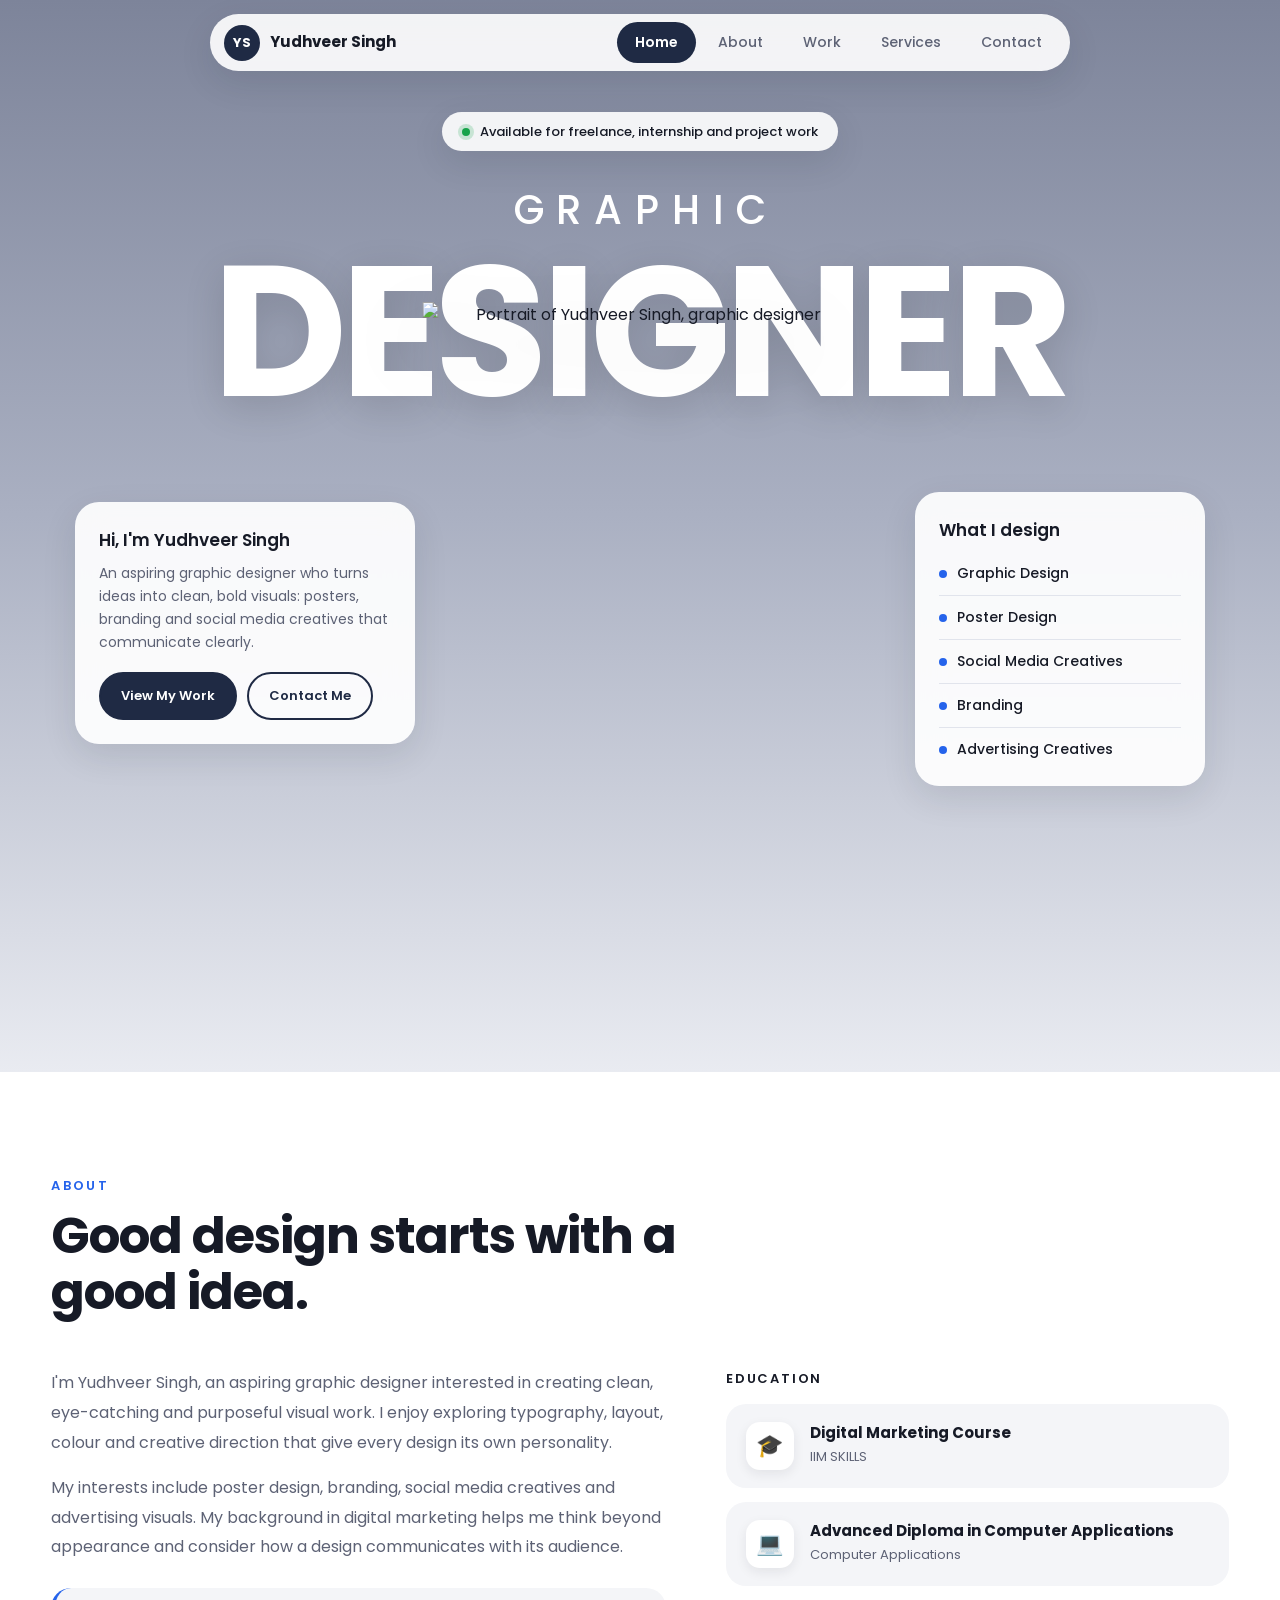
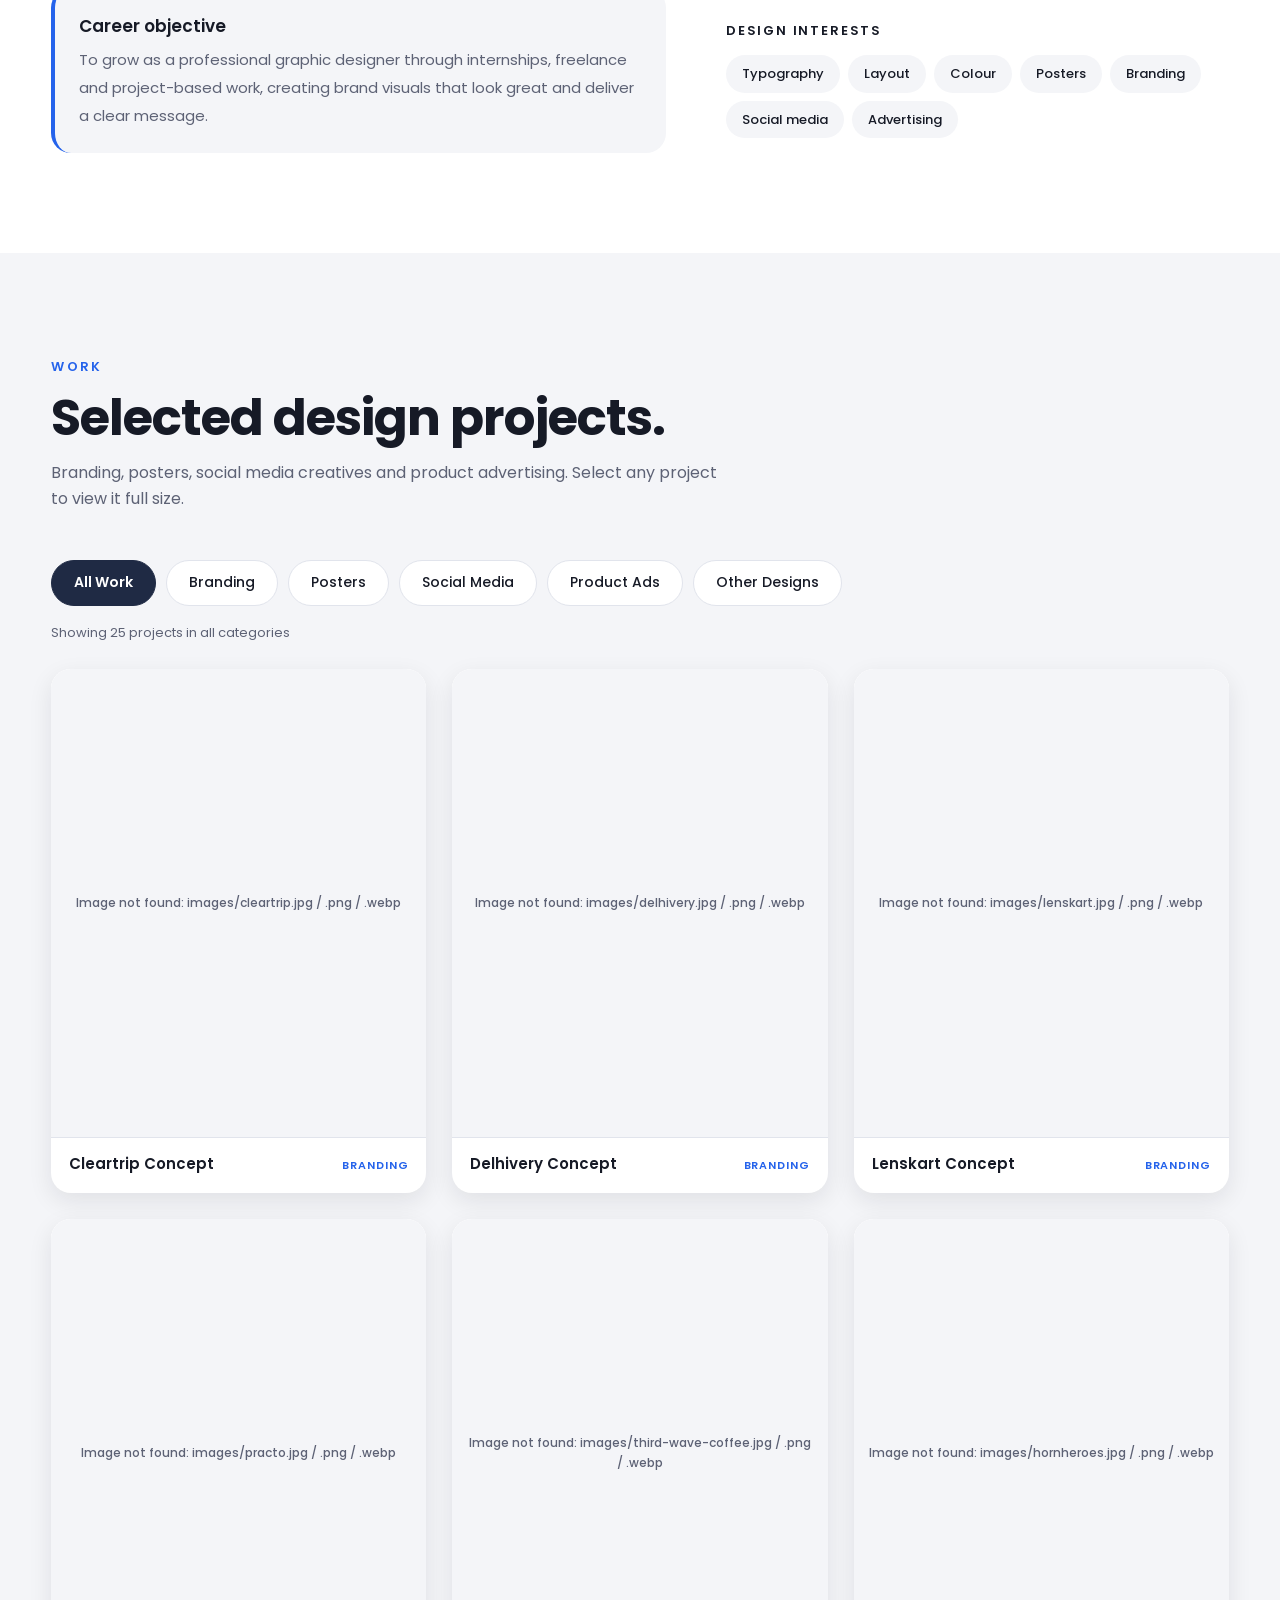
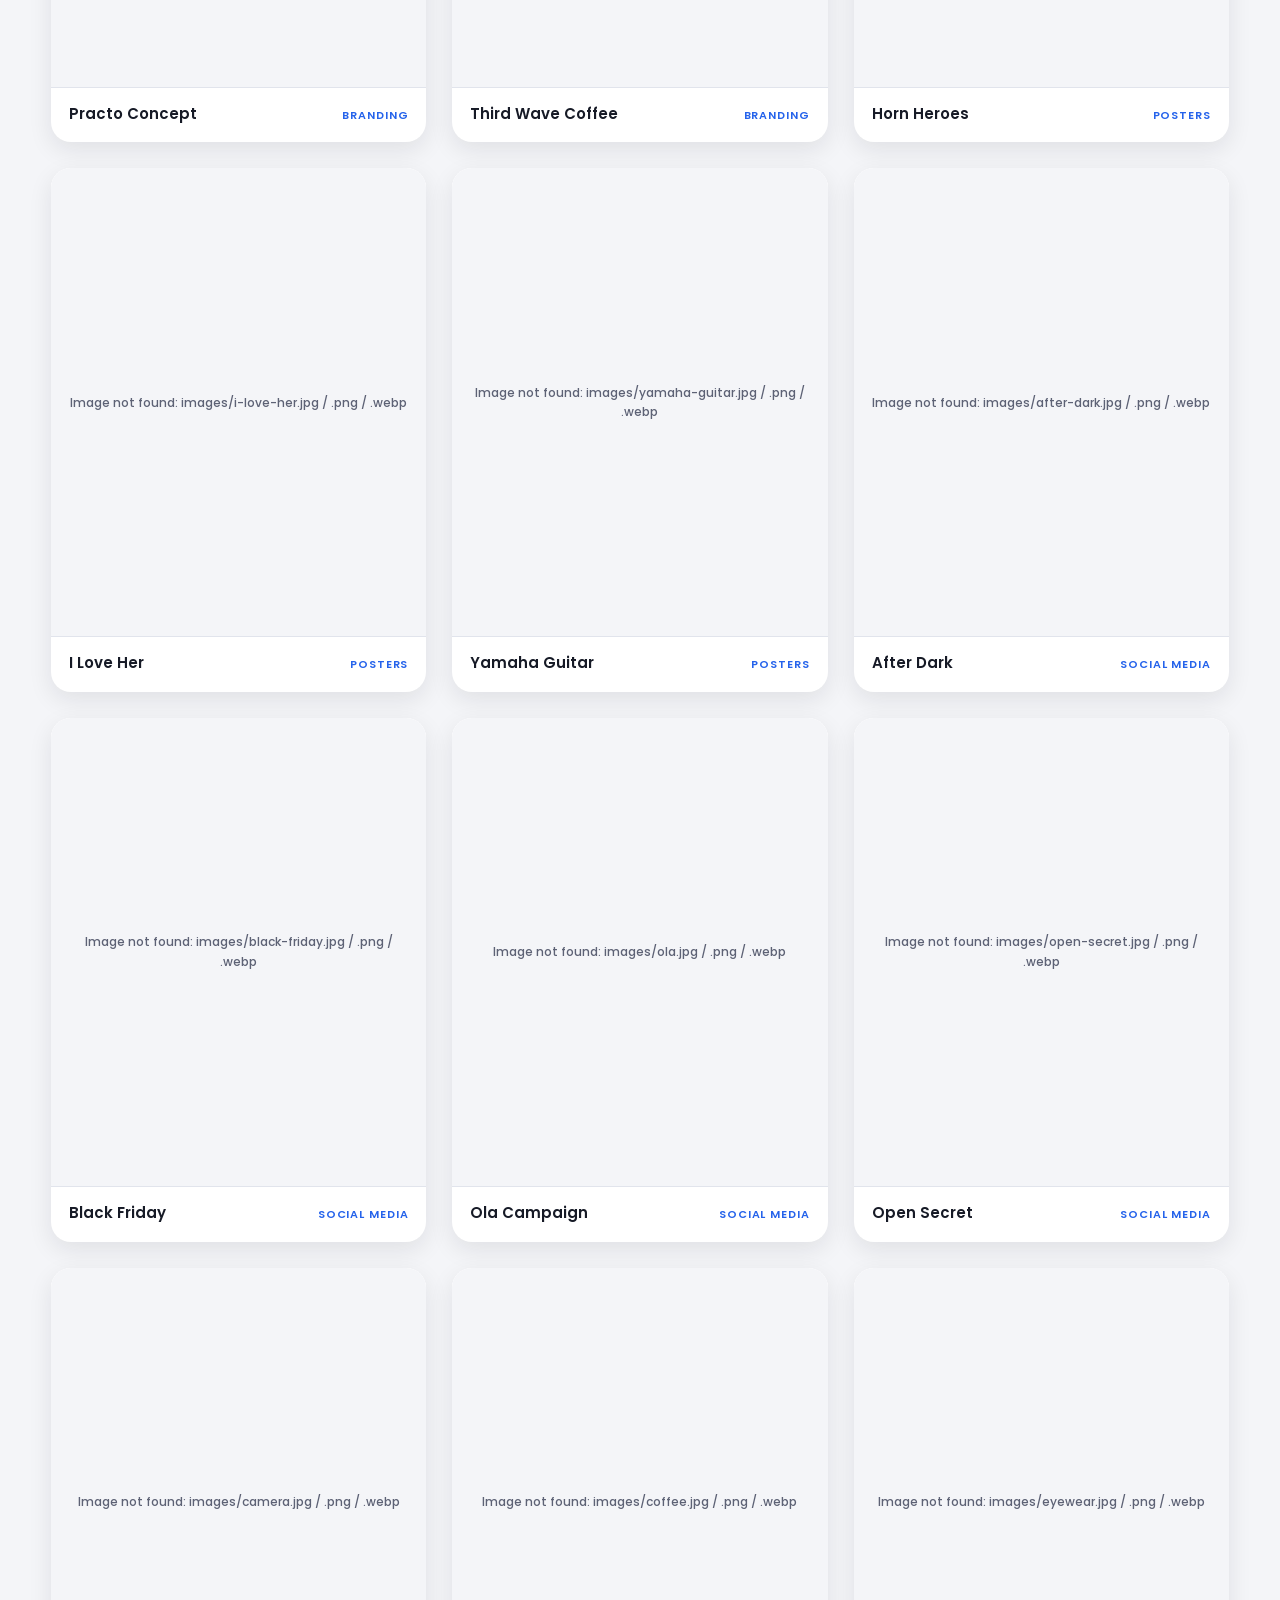
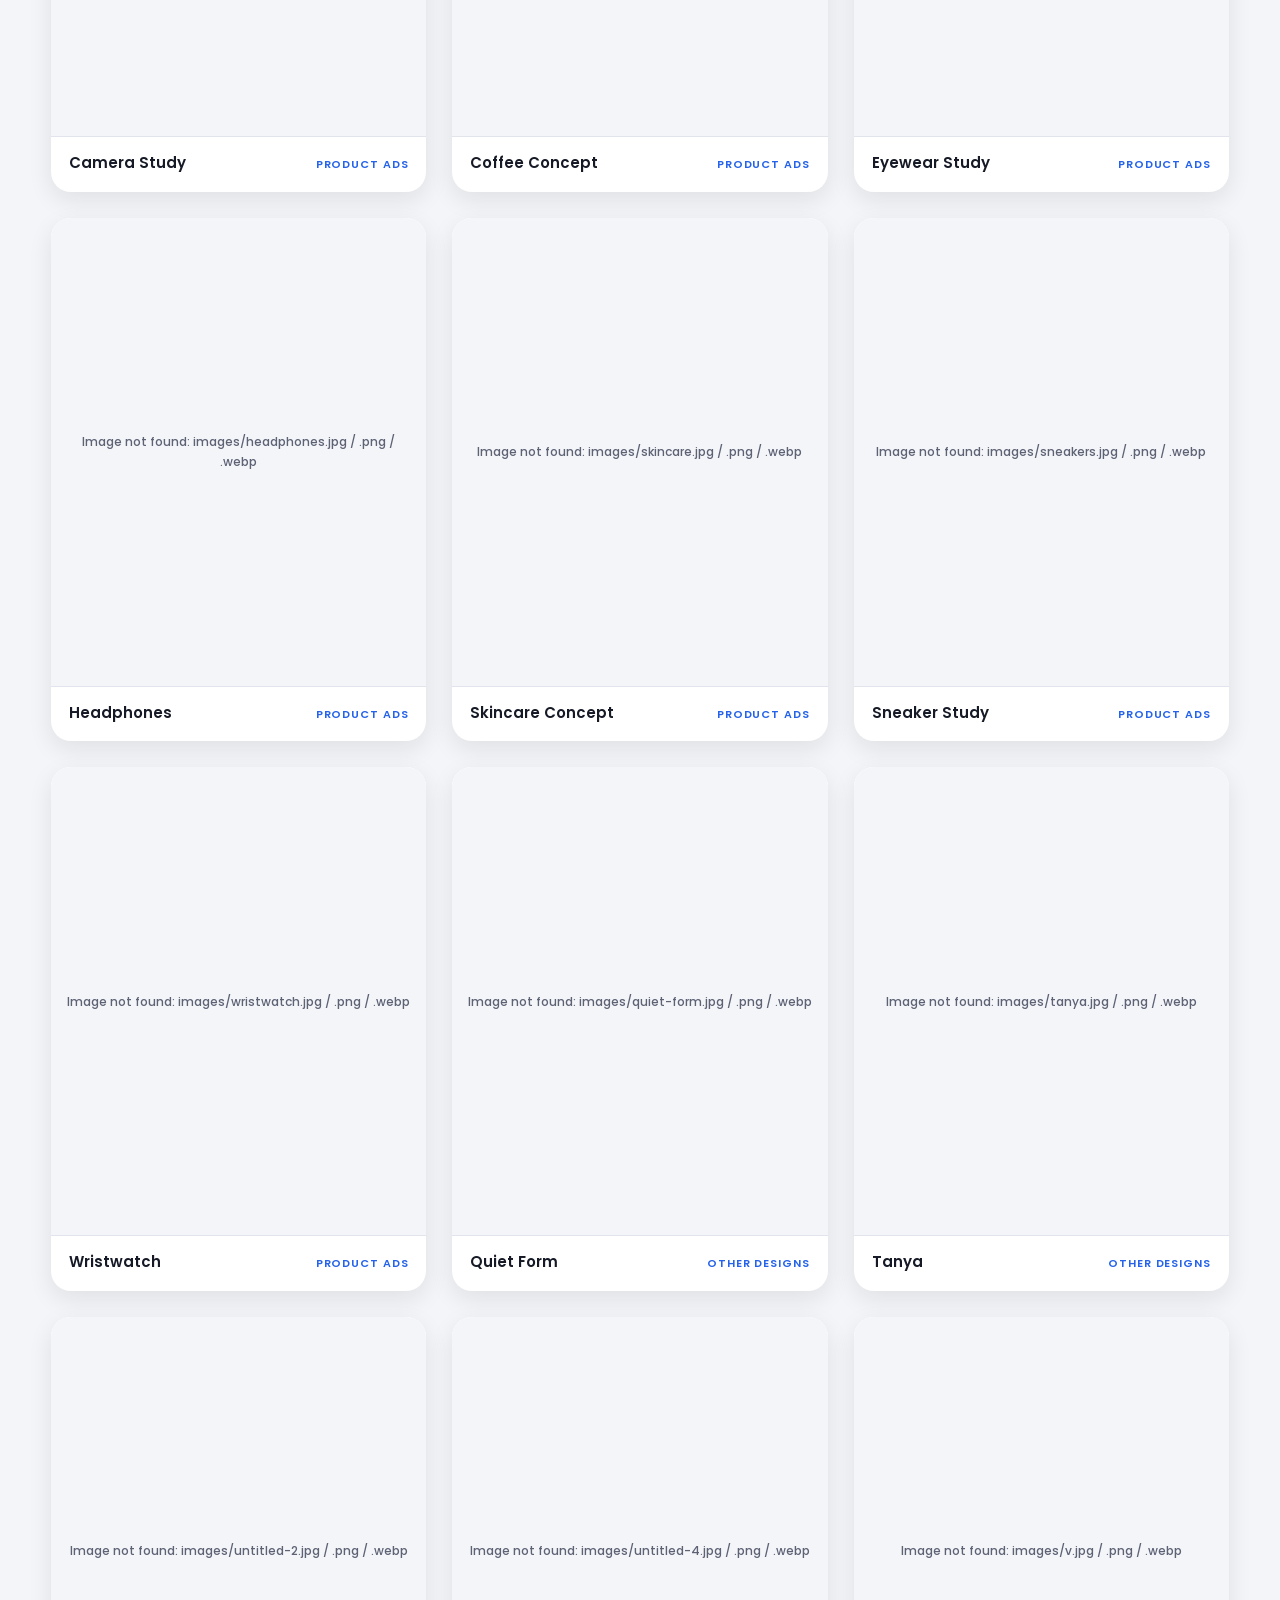
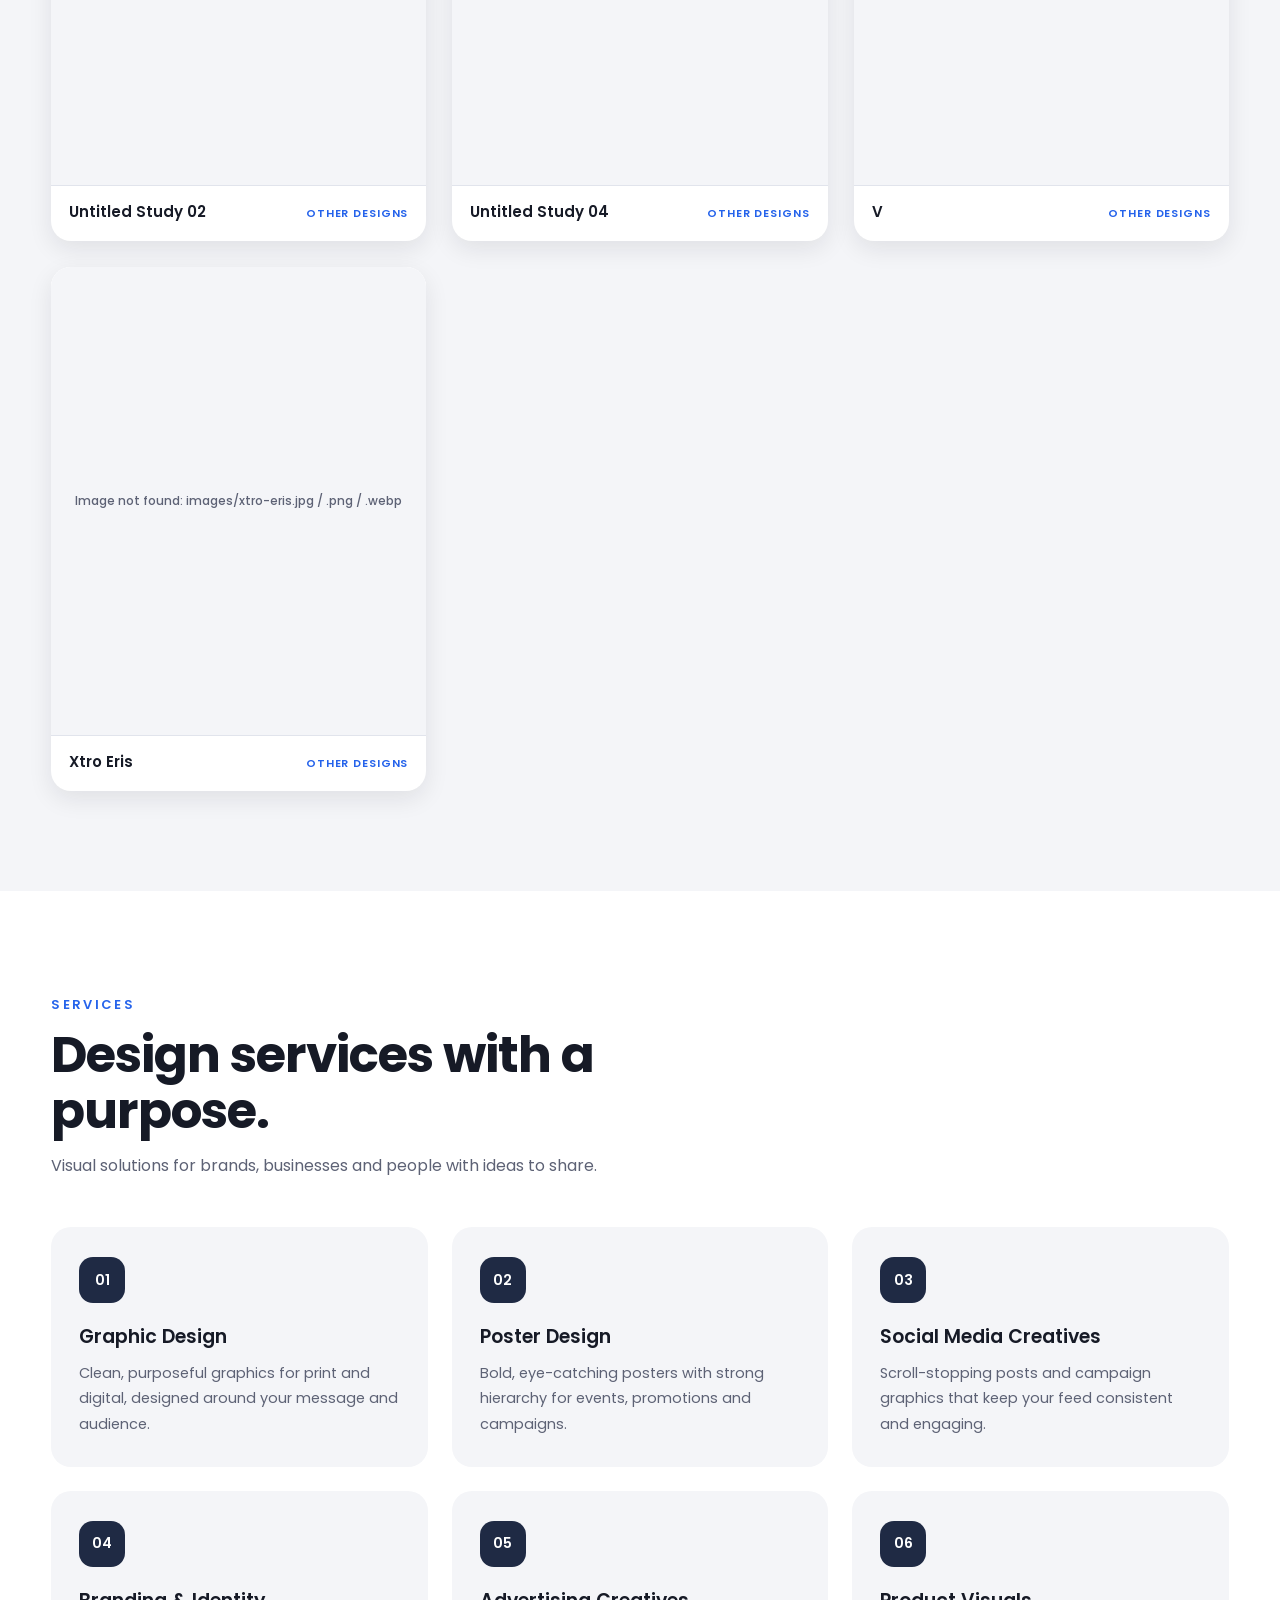
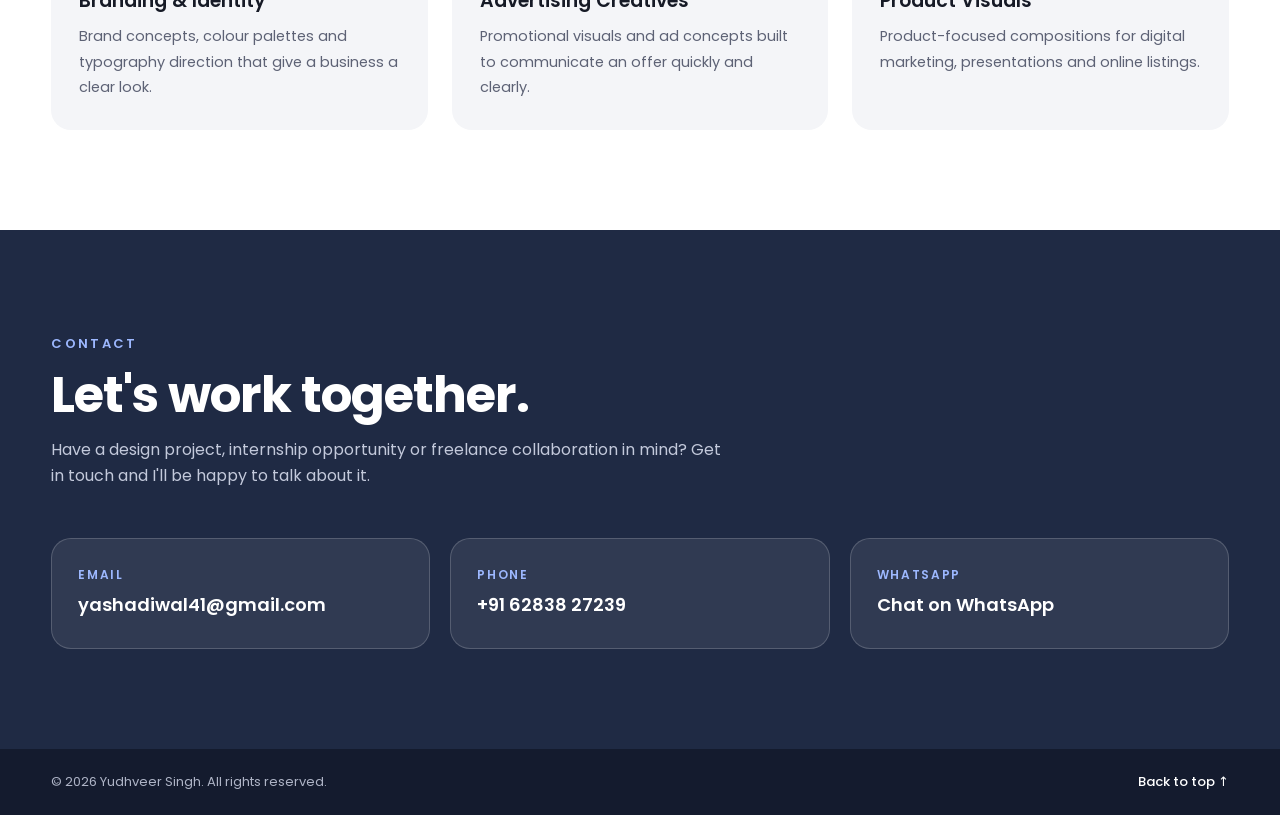
==== index.html @ 1050c5ba "Add files via upload" ====
<!DOCTYPE html>
<html lang="en">
<head>
<meta charset="UTF-8">
<meta name="viewport" content="width=device-width, initial-scale=1">
<title>Yudhveer Singh | Freelance Graphic Designer Portfolio</title>
<meta name="description" content="Portfolio of Yudhveer Singh, a freelance graphic designer creating poster designs, branding, social media creatives and advertising visuals. Open to internships and project work.">
<meta name="author" content="Yudhveer Singh">
<meta name="robots" content="index, follow">
<meta name="theme-color" content="#1f2a44">

<!-- After deployment: replace YOUR-DOMAIN with your real website address, then remove the comment markers. -->
<!-- <link rel="canonical" href="https://YOUR-DOMAIN/"> -->

<!-- Open Graph / social sharing -->
<meta property="og:type" content="website">
<meta property="og:title" content="Yudhveer Singh | Freelance Graphic Designer Portfolio">
<meta property="og:description" content="Poster design, branding and social media creatives by Yudhveer Singh. Open to internships, freelance and project work.">
<meta property="og:locale" content="en_IN">
<!-- After deployment, add a preview image (absolute URL, ideally 1200x630):
<meta property="og:image" content="https://YOUR-DOMAIN/images/social-preview.jpg">
<meta property="og:url" content="https://YOUR-DOMAIN/"> -->
<meta name="twitter:card" content="summary">

<link rel="icon" href="data:image/svg+xml,%3Csvg xmlns='http://www.w3.org/2000/svg' viewBox='0 0 64 64'%3E%3Crect width='64' height='64' rx='16' fill='%231f2a44'/%3E%3Ctext x='32' y='42' font-family='Arial,sans-serif' font-size='28' font-weight='700' text-anchor='middle' fill='%23ffffff'%3EYS%3C/text%3E%3C/svg%3E">

<link rel="preconnect" href="https://fonts.googleapis.com">
<link rel="preconnect" href="https://fonts.gstatic.com" crossorigin>
<link href="https://fonts.googleapis.com/css2?family=Poppins:wght@400;500;600;700&display=swap" rel="stylesheet">
<link rel="preload" as="image" href="images/yash.png">
<style>
/* ==========================================================
   Yudhveer Singh | Graphic Designer Portfolio
   Sections: 1 Base  2 Navigation  3 Home  4 About  5 Work
             6 Services  7 Contact  8 Footer  9 Lightbox
             10 Responsive  11 Accessibility & motion
   ========================================================== */

/* 1. BASE ------------------------------------------------- */
:root{
  --bg:#f4f5f8; --white:#fff; --ink:#161a26; --navy:#1f2a44; --muted:#5d6275;
  --line:#e1e4ec; --blue:#2563eb; --blue-d:#1d4ed8; --radius:20px;
  --shadow:0 12px 34px rgba(22,26,38,.10);
  --font:"Poppins",system-ui,-apple-system,"Segoe UI",Roboto,Arial,sans-serif;
}
*{margin:0;padding:0;box-sizing:border-box}
html{scroll-behavior:smooth;scroll-padding-top:92px;-webkit-text-size-adjust:100%}
body{font-family:var(--font);background:var(--bg);color:var(--ink);line-height:1.65;overflow-x:hidden}
img{display:block;max-width:100%;height:auto}
a{color:inherit;text-decoration:none}
button{font:inherit;color:inherit;border:0;background:none;cursor:pointer}
ul{list-style:none}
.wrap{width:min(1180px,92%);margin:0 auto}
.sr{position:absolute;width:1px;height:1px;overflow:hidden;clip:rect(0 0 0 0);white-space:nowrap}
.skip{position:absolute;left:12px;top:-60px;z-index:999;background:var(--navy);color:#fff;padding:10px 18px;border-radius:10px;font-weight:600}
.skip:focus{top:12px}

.sec{padding:100px 0}
.band{background:var(--white)}
.sh{max-width:680px;margin-bottom:48px}
.eyebrow{display:inline-block;font-size:13px;font-weight:600;letter-spacing:.18em;text-transform:uppercase;color:var(--blue)}
.sh h2{font-size:clamp(30px,4.2vw,50px);font-weight:700;line-height:1.12;letter-spacing:-.02em;margin-top:10px}
.sh p{margin-top:14px;color:var(--muted)}

.btn{display:inline-flex;align-items:center;justify-content:center;min-height:48px;padding:12px 26px;border-radius:100px;font-size:14px;font-weight:600;border:2px solid var(--navy);transition:background .2s,color .2s,transform .2s}
.btn:hover{transform:translateY(-2px)}
.btn-fill{background:var(--navy);color:#fff}
.btn-fill:hover{background:var(--blue-d);border-color:var(--blue-d)}
.btn-line{background:transparent;color:var(--navy)}
.btn-line:hover{background:var(--navy);color:#fff}

/* 2. NAVIGATION -------------------------------------------- */
.nav-wrap{position:fixed;top:14px;left:0;right:0;z-index:200;padding-top:env(safe-area-inset-top,0)}
.nav{width:min(860px,92%);margin:0 auto;display:flex;align-items:center;justify-content:space-between;gap:12px;padding:8px 10px 8px 14px;border-radius:100px;background:rgba(255,255,255,.9);backdrop-filter:blur(14px);-webkit-backdrop-filter:blur(14px);box-shadow:var(--shadow);position:relative}
.brand{display:flex;align-items:center;gap:10px;font-weight:700;font-size:15px;white-space:nowrap}
.mark{width:36px;height:36px;border-radius:50%;background:var(--navy);color:#fff;display:grid;place-items:center;font-size:13px}
.menu{display:flex;align-items:center;gap:4px}
.menu a{display:block;padding:9px 18px;border-radius:100px;font-size:14px;font-weight:500;color:var(--muted);transition:background .25s,color .25s}
.menu a:hover{color:var(--ink);background:var(--bg)}
.menu a.active{background:var(--navy);color:#fff;font-weight:600}
.burger{display:none;width:44px;height:44px;position:relative;border-radius:50%}
.burger span,.burger::before,.burger::after{content:"";position:absolute;left:12px;right:12px;height:2px;background:var(--ink);transition:.25s}
.burger::before{top:15px}.burger span{top:21px}.burger::after{top:27px}
.burger.on::before{top:21px;transform:rotate(45deg)}.burger.on::after{top:21px;transform:rotate(-45deg)}.burger.on span{opacity:0}

/* 3. HOME -------------------------------------------------- */
.hero{background:linear-gradient(180deg,#7d849a 0%,#aab0c2 48%,#e9ebf1 100%);padding-top:92px;overflow:hidden}
.stage{position:relative;min-height:980px;text-align:center}
.avail{display:inline-flex;align-items:center;gap:10px;margin-top:20px;padding:9px 20px;border-radius:100px;background:rgba(255,255,255,.9);font-size:13px;font-weight:500;box-shadow:var(--shadow)}
.dot{width:8px;height:8px;border-radius:50%;background:#16a34a;box-shadow:0 0 0 4px rgba(22,163,74,.2)}
.stage h1{position:relative;z-index:1;font-weight:700}
.kick{display:block;padding-top:26px;margin-right:-.32em;font-size:clamp(20px,3.4vw,40px);font-weight:500;letter-spacing:.32em;color:#fff}
.title{display:block;font-size:clamp(58px,14.5vw,200px);line-height:.95;letter-spacing:-.035em;color:#fff;text-shadow:0 10px 40px rgba(0,0,0,.14)}
.me{position:absolute;left:50%;top:210px;transform:translateX(-50%);width:min(450px,34vw);z-index:2;pointer-events:none}
.me img{width:100%;height:auto;filter:drop-shadow(0 30px 38px rgba(22,26,38,.32))}
.card{position:absolute;z-index:3;text-align:left;border-radius:24px;padding:24px;background:rgba(255,255,255,.92);backdrop-filter:blur(14px);-webkit-backdrop-filter:blur(14px);box-shadow:var(--shadow)}
.card-t{font-size:17px;font-weight:600;margin-bottom:8px}
.intro{left:2%;top:410px;width:min(340px,27vw)}
.intro p:not(.card-t){font-size:14px;color:var(--muted);line-height:1.65}
.cta{display:flex;flex-wrap:wrap;gap:10px;margin-top:18px}
.cta .btn{padding:11px 20px;font-size:13px;min-height:44px}
.skills{right:2%;top:400px;width:min(290px,24vw)}
.skills li{display:flex;align-items:center;gap:10px;padding:10px 0;font-size:14px;font-weight:500;border-bottom:1px solid var(--line)}
.skills li:last-child{border:0;padding-bottom:0}
.skills li::before{content:"";width:8px;height:8px;border-radius:50%;background:var(--blue);flex:none}

/* 4. ABOUT ------------------------------------------------- */
.about-g{display:grid;grid-template-columns:1.1fr .9fr;gap:60px;align-items:start}
.about-g p{color:var(--muted);font-size:16px;line-height:1.85;margin-bottom:16px}
.goal{margin-top:26px;padding:24px;border-radius:var(--radius);background:var(--bg);border-left:4px solid var(--blue)}
.goal h3{font-size:17px;font-weight:600;margin-bottom:6px}
.goal p{margin:0;font-size:15px}
.mini{font-size:13px;font-weight:600;letter-spacing:.14em;text-transform:uppercase;margin:0 0 14px}
.edu{display:grid;gap:14px;margin-bottom:34px}
.edu li{display:flex;gap:16px;align-items:center;padding:18px 20px;border-radius:var(--radius);background:var(--bg)}
.edu-ic{width:48px;height:48px;border-radius:14px;background:var(--white);display:grid;place-items:center;font-size:22px;flex:none;box-shadow:0 4px 12px rgba(22,26,38,.08)}
.edu strong{display:block;font-size:15px;line-height:1.4}
.edu span:not(.edu-ic){font-size:13px;color:var(--muted)}
.chips{display:flex;flex-wrap:wrap;gap:8px}
.chips li{padding:8px 16px;border-radius:100px;background:var(--bg);font-size:13px;font-weight:500}

/* 5. WORK -------------------------------------------------- */
.tabs{display:flex;flex-wrap:wrap;gap:10px;margin-bottom:16px}
.tab{min-height:44px;padding:10px 22px;border-radius:100px;background:var(--white);border:1.5px solid var(--line);font-size:14px;font-weight:500;transition:background .2s,color .2s,border-color .2s}
.tab:hover{border-color:var(--blue);color:var(--blue)}
.tab.on{background:var(--navy);border-color:var(--navy);color:#fff;font-weight:600}
.count{font-size:13px;color:var(--muted);margin-bottom:26px}
.grid{display:grid;grid-template-columns:repeat(3,minmax(0,1fr));gap:26px}
.grid li[hidden]{display:none}
.wt{display:block;width:100%;text-align:left;border-radius:var(--radius);background:var(--white);overflow:hidden;box-shadow:0 8px 24px rgba(22,26,38,.09);transition:transform .3s,box-shadow .3s}
.wt:hover{transform:translateY(-5px);box-shadow:0 20px 44px rgba(22,26,38,.18)}
.im{position:relative;display:block;aspect-ratio:4/5;background:#fff;border-bottom:1px solid var(--line)}
.im img{width:100%;height:100%;object-fit:contain;padding:10px}
.ph{position:absolute;inset:0;display:flex;align-items:center;justify-content:center;padding:14px;text-align:center;font-size:12px;font-weight:500;color:var(--muted);background:var(--bg)}
.cap{display:flex;justify-content:space-between;align-items:baseline;gap:10px;padding:14px 18px 16px}
.cap b{font-size:15px;font-weight:600}
.cap i{font-style:normal;font-size:11px;font-weight:600;letter-spacing:.08em;text-transform:uppercase;color:var(--blue);white-space:nowrap}

/* 6. SERVICES ---------------------------------------------- */
.svc{display:grid;grid-template-columns:repeat(3,minmax(0,1fr));gap:24px}
.svc li{padding:30px 28px;border-radius:var(--radius);background:var(--bg);transition:transform .3s,box-shadow .3s}
.svc li:hover{transform:translateY(-5px);box-shadow:var(--shadow)}
.svc-n{display:grid;place-items:center;width:46px;height:46px;border-radius:14px;background:var(--navy);color:#fff;font-size:14px;font-weight:600;margin-bottom:18px}
.svc h3{font-size:19px;font-weight:600;margin-bottom:8px}
.svc p{font-size:14.5px;color:var(--muted);line-height:1.75}

/* 7. CONTACT ----------------------------------------------- */
.contact{background:var(--navy);color:#fff;padding:100px 0}
.contact .eyebrow{color:#9db8ff}
.contact .sh p{color:#c3c9db}
.cards{display:grid;grid-template-columns:repeat(3,minmax(0,1fr));gap:20px}
.cards a{display:block;height:100%;padding:26px 26px 28px;border-radius:var(--radius);background:rgba(255,255,255,.08);border:1px solid rgba(255,255,255,.18);transition:background .25s,transform .25s}
.cards a:hover{background:rgba(255,255,255,.16);transform:translateY(-4px)}
.c-l{display:block;font-size:12px;font-weight:600;letter-spacing:.14em;text-transform:uppercase;color:#9db8ff;margin-bottom:6px}
.c-v{display:block;font-size:18px;font-weight:600;overflow-wrap:anywhere}

/* 8. FOOTER ------------------------------------------------ */
.foot{background:#141b2e;color:#aeb4c6;padding:22px 0 calc(22px + env(safe-area-inset-bottom,0));font-size:13px}
.foot-in{display:flex;justify-content:space-between;flex-wrap:wrap;gap:10px}
.foot a{color:#fff;font-weight:500}

/* 9. LIGHTBOX ---------------------------------------------- */
.lb{position:fixed;inset:0;z-index:500;display:flex;align-items:center;justify-content:center;padding:20px;background:rgba(12,16,28,.93)}
.lb[hidden]{display:none}
.lb-c{position:relative;width:min(1000px,100%);display:flex;flex-direction:column;align-items:center;gap:12px}
.lb img{max-width:100%;max-height:78vh;max-height:78dvh;object-fit:contain;border-radius:14px;background:#fff}
.lb p{color:#fff;font-size:14px;font-weight:500}
.lb-b{position:absolute;width:46px;height:46px;border-radius:50%;background:rgba(255,255,255,.18);color:#fff;font-size:26px;line-height:1;display:grid;place-items:center;transition:background .2s}
.lb-b:hover{background:rgba(255,255,255,.34)}
#lx{top:-6px;right:-4px;transform:translateY(-100%)}
#lp,#ln{top:40%}#lp{left:-8px}#ln{right:-8px}

/* reveal on scroll (only when JavaScript is available) */
.js .rv{opacity:0;transform:translateY(28px);transition:opacity .7s,transform .7s}
.js .rv.in{opacity:1;transform:none}

/* 10. RESPONSIVE ------------------------------------------- */
@media (max-width:1100px){
  .stage{min-height:0;padding-bottom:44px;display:flex;flex-direction:column;align-items:center;gap:18px}
  .me{position:relative;left:auto;top:auto;transform:none;width:min(340px,76%);margin-top:-64px}
  .card{position:relative;left:auto;right:auto;top:auto;width:min(460px,100%)}
  .about-g{grid-template-columns:1fr;gap:40px}
  .grid,.svc,.cards{grid-template-columns:repeat(2,minmax(0,1fr))}
  .cards li:last-child{grid-column:1/-1}
}
@media (max-width:760px){
  html{scroll-padding-top:84px}
  .nav-wrap{top:10px}
  .burger{display:block}
  .menu{position:absolute;top:calc(100% + 8px);left:0;right:0;flex-direction:column;align-items:stretch;gap:2px;padding:10px;border-radius:24px;background:rgba(255,255,255,.98);box-shadow:var(--shadow);display:none}
  .menu.open{display:flex}
  .menu a{padding:14px 18px;font-size:16px}
  .sec{padding:64px 0}.contact{padding:64px 0}
  .sh{margin-bottom:32px}
  .hero{padding-top:84px}
  .kick{padding-top:18px}
  .tabs{flex-wrap:nowrap;overflow-x:auto;margin:0 -4vw 14px;padding:2px 4vw 8px;scrollbar-width:none}
  .tabs::-webkit-scrollbar{display:none}
  .tab{flex:0 0 auto;white-space:nowrap}
  .grid{gap:16px}
  .svc,.cards{grid-template-columns:1fr}
  .cards li:last-child{grid-column:auto}
  .foot-in{flex-direction:column}
  .lb{padding:14px}#lp{left:0}#ln{right:0}.lb-b{background:rgba(0,0,0,.55)}
}
@media (max-width:540px){
  .grid{grid-template-columns:1fr}
  .cta .btn{flex:1 1 100%}
  .avail{font-size:12px;text-align:left}
}
@media (max-width:400px){
  .brand-t{display:none}
}

/* 11. ACCESSIBILITY & MOTION ------------------------------- */
:focus-visible{outline:3px solid var(--blue);outline-offset:3px}
.contact :focus-visible,.lb :focus-visible{outline-color:#fff}
@media (hover:none){.wt:hover,.svc li:hover,.cards a:hover,.btn:hover{transform:none}}
@media (prefers-reduced-motion:reduce){
  html{scroll-behavior:auto}
  *,*::before,*::after{animation:none!important;transition-duration:.01ms!important}
  .js .rv{opacity:1;transform:none}
}
</style>
<script>document.documentElement.classList.add("js")</script>

<script type="application/ld+json">
{
  "@context": "https://schema.org",
  "@type": "Person",
  "name": "Yudhveer Singh",
  "jobTitle": "Graphic Designer",
  "description": "Freelance graphic designer creating poster designs, branding, social media creatives and advertising visuals.",
  "email": "mailto:yashadiwal41@gmail.com",
  "telephone": "+91-6283827239",
  "knowsAbout": ["Graphic design", "Poster design", "Branding", "Social media design", "Advertising creatives"]
}
</script>
</head>
<body>
<a class="skip" href="#main">Skip to main content</a>

<header class="nav-wrap">
  <nav class="nav" aria-label="Main navigation">
    <a class="brand" href="#home" aria-label="Yudhveer Singh, back to top"><span class="mark">YS</span><span class="brand-t">Yudhveer Singh</span></a>
    <button class="burger" id="burger" type="button" aria-expanded="false" aria-controls="menu" aria-label="Open menu"><span></span></button>
    <ul class="menu" id="menu">
      <li><a href="#home" data-nav="home">Home</a></li>
      <li><a href="#about" data-nav="about">About</a></li>
      <li><a href="#work" data-nav="work">Work</a></li>
      <li><a href="#services" data-nav="services">Services</a></li>
      <li><a href="#contact" data-nav="contact">Contact</a></li>
    </ul>
  </nav>
</header>

<main id="main">

  <!-- HOME -->
  <section class="hero" id="home" aria-labelledby="hero-title">
    <div class="wrap stage">
      <p class="avail"><span class="dot" aria-hidden="true"></span>Available for freelance, internship and project work</p>
      <h1 id="hero-title"><span class="sr">Yudhveer Singh, </span><span class="kick">GRAPHIC</span><span class="title">DESIGNER</span></h1>

      <div class="me"><img src="images/yash.png" alt="Portrait of Yudhveer Singh, graphic designer" width="800" height="1200" fetchpriority="high" decoding="async"></div>

      <div class="card intro">
        <p class="card-t">Hi, I'm Yudhveer Singh</p>
        <p>An aspiring graphic designer who turns ideas into clean, bold visuals: posters, branding and social media creatives that communicate clearly.</p>
        <div class="cta">
          <a class="btn btn-fill" href="#work">View My Work</a>
          <a class="btn btn-line" href="#contact">Contact Me</a>
        </div>
      </div>

      <aside class="card skills" aria-label="Design skills">
        <p class="card-t">What I design</p>
        <ul>
          <li>Graphic Design</li>
          <li>Poster Design</li>
          <li>Social Media Creatives</li>
          <li>Branding</li>
          <li>Advertising Creatives</li>
        </ul>
      </aside>
    </div>
  </section>

  <!-- ABOUT -->
  <section class="sec band" id="about" aria-labelledby="about-title">
    <div class="wrap">
      <header class="sh rv"><span class="eyebrow">About</span><h2 id="about-title">Good design starts with a good idea.</h2></header>
      <div class="about-g">
        <div class="rv">
          <p>I'm Yudhveer Singh, an aspiring graphic designer interested in creating clean, eye-catching and purposeful visual work. I enjoy exploring typography, layout, colour and creative direction that give every design its own personality.</p>
          <p>My interests include poster design, branding, social media creatives and advertising visuals. My background in digital marketing helps me think beyond appearance and consider how a design communicates with its audience.</p>
          <div class="goal">
            <h3>Career objective</h3>
            <p>To grow as a professional graphic designer through internships, freelance and project-based work, creating brand visuals that look great and deliver a clear message.</p>
          </div>
        </div>
        <div class="rv">
          <h3 class="mini">Education</h3>
          <ul class="edu">
            <li><span class="edu-ic" aria-hidden="true">🎓</span><div><strong>Digital Marketing Course</strong><span>IIM SKILLS</span></div></li>
            <li><span class="edu-ic" aria-hidden="true">💻</span><div><strong>Advanced Diploma in Computer Applications</strong><span>Computer Applications</span></div></li>
          </ul>
          <h3 class="mini">Design interests</h3>
          <ul class="chips">
            <li>Typography</li><li>Layout</li><li>Colour</li><li>Posters</li><li>Branding</li><li>Social media</li><li>Advertising</li>
          </ul>
        </div>
      </div>
    </div>
  </section>

  <!-- WORK -->
  <section class="sec" id="work" aria-labelledby="work-title">
    <div class="wrap">
      <header class="sh rv"><span class="eyebrow">Work</span><h2 id="work-title">Selected design projects.</h2><p>Branding, posters, social media creatives and product advertising. Select any project to view it full size.</p></header>
      <div class="tabs" role="group" aria-label="Filter projects by category">
        <button class="tab on" type="button" data-f="all" aria-pressed="true">All Work</button>
        <button class="tab" type="button" data-f="branding" aria-pressed="false">Branding</button>
        <button class="tab" type="button" data-f="poster" aria-pressed="false">Posters</button>
        <button class="tab" type="button" data-f="social" aria-pressed="false">Social Media</button>
        <button class="tab" type="button" data-f="product" aria-pressed="false">Product Ads</button>
        <button class="tab" type="button" data-f="other" aria-pressed="false">Other Designs</button>
      </div>
      <p class="count" id="count" aria-live="polite"></p>
      <ul class="grid" id="grid"></ul>
    </div>
  </section>

  <!-- SERVICES -->
  <section class="sec band" id="services" aria-labelledby="services-title">
    <div class="wrap">
      <header class="sh rv"><span class="eyebrow">Services</span><h2 id="services-title">Design services with a purpose.</h2><p>Visual solutions for brands, businesses and people with ideas to share.</p></header>
      <ul class="svc">
        <li class="rv"><span class="svc-n">01</span><h3>Graphic Design</h3><p>Clean, purposeful graphics for print and digital, designed around your message and audience.</p></li>
        <li class="rv"><span class="svc-n">02</span><h3>Poster Design</h3><p>Bold, eye-catching posters with strong hierarchy for events, promotions and campaigns.</p></li>
        <li class="rv"><span class="svc-n">03</span><h3>Social Media Creatives</h3><p>Scroll-stopping posts and campaign graphics that keep your feed consistent and engaging.</p></li>
        <li class="rv"><span class="svc-n">04</span><h3>Branding &amp; Identity</h3><p>Brand concepts, colour palettes and typography direction that give a business a clear look.</p></li>
        <li class="rv"><span class="svc-n">05</span><h3>Advertising Creatives</h3><p>Promotional visuals and ad concepts built to communicate an offer quickly and clearly.</p></li>
        <li class="rv"><span class="svc-n">06</span><h3>Product Visuals</h3><p>Product-focused compositions for digital marketing, presentations and online listings.</p></li>
      </ul>
    </div>
  </section>

  <!-- CONTACT -->
  <section class="contact" id="contact" aria-labelledby="contact-title">
    <div class="wrap">
      <header class="sh rv"><span class="eyebrow">Contact</span><h2 id="contact-title">Let's work together.</h2><p>Have a design project, internship opportunity or freelance collaboration in mind? Get in touch and I'll be happy to talk about it.</p></header>
      <ul class="cards rv">
        <li><a href="mailto:yashadiwal41@gmail.com"><span class="c-l">Email</span><span class="c-v">yashadiwal41@gmail.com</span></a></li>
        <li><a href="tel:+916283827239"><span class="c-l">Phone</span><span class="c-v">+91 62838 27239</span></a></li>
        <li><a href="https://wa.me/916283827239" target="_blank" rel="noopener noreferrer"><span class="c-l">WhatsApp</span><span class="c-v">Chat on WhatsApp</span></a></li>
      </ul>
    </div>
  </section>

</main>

<footer class="foot">
  <div class="wrap foot-in"><p>© <span id="year">2026</span> Yudhveer Singh. All rights reserved.</p><a href="#home">Back to top ↑</a></div>
</footer>

<div class="lb" id="lb" role="dialog" aria-modal="true" aria-label="Project preview" hidden>
  <div class="lb-c">
    <button class="lb-b" id="lx" type="button" aria-label="Close preview">×</button>
    <button class="lb-b" id="lp" type="button" aria-label="Previous project">‹</button>
    <button class="lb-b" id="ln" type="button" aria-label="Next project">›</button>
    <img id="li" src="" alt="">
    <p id="lc"></p>
  </div>
</div>

<script>
/* Yudhveer Singh | Graphic Designer Portfolio
   1 Project list  2 Work grid  3 Filters  4 Lightbox
   5 Mobile menu  6 Active nav highlight  7 Reveal on scroll  */
(function () {
  "use strict";

  var $ = function (s, r) { return (r || document).querySelector(s); };
  var $$ = function (s, r) { return Array.prototype.slice.call((r || document).querySelectorAll(s)); };

  /* 1. PROJECTS --------------------------------------------------
     Format: [image name, title, category]
     Put the image in the "images" folder. The name can be written
     without an extension (jpg, jpeg, png, webp, avif are checked),
     or with one, e.g. "cleartrip.png", to load it directly. */
  var CATEGORIES = {
    branding: "Branding",
    poster: "Posters",
    social: "Social Media",
    product: "Product Ads",
    other: "Other Designs"
  };

  var PROJECTS = [
    ["cleartrip", "Cleartrip Concept", "branding"],
    ["delhivery", "Delhivery Concept", "branding"],
    ["lenskart", "Lenskart Concept", "branding"],
    ["practo", "Practo Concept", "branding"],
    ["third-wave-coffee", "Third Wave Coffee", "branding"],
    ["hornheroes", "Horn Heroes", "poster"],
    ["i-love-her", "I Love Her", "poster"],
    ["yamaha-guitar", "Yamaha Guitar", "poster"],
    ["after-dark", "After Dark", "social"],
    ["black-friday", "Black Friday", "social"],
    ["ola", "Ola Campaign", "social"],
    ["open-secret", "Open Secret", "social"],
    ["camera", "Camera Study", "product"],
    ["coffee", "Coffee Concept", "product"],
    ["eyewear", "Eyewear Study", "product"],
    ["headphones", "Headphones", "product"],
    ["skincare", "Skincare Concept", "product"],
    ["sneakers", "Sneaker Study", "product"],
    ["wristwatch", "Wristwatch", "product"],
    ["quiet-form", "Quiet Form", "other"],
    ["tanya", "Tanya", "other"],
    ["untitled-2", "Untitled Study 02", "other"],
    ["untitled-4", "Untitled Study 04", "other"],
    ["v", "V", "other"],
    ["xtro-eris", "Xtro Eris", "other"]
  ];

  var EXTENSIONS = ["jpg", "jpeg", "png", "webp", "avif"];

  /* 2. WORK GRID ------------------------------------------------- */
  var grid = $("#grid");
  var countEl = $("#count");
  var items = [];

  function loadImage(img, holder, name) {
    var tries = name.indexOf(".") > -1 ? [name] : EXTENSIONS.map(function (e) { return name + "." + e; });
    var i = 0;
    function next() {
      if (i >= tries.length) {
        img.remove();
        var ph = document.createElement("span");
        ph.className = "ph";
        ph.textContent = "Image not found: images/" + name + ".jpg / .png / .webp";
        holder.appendChild(ph);
        holder.parentNode.setAttribute("data-missing", "true");
        if (window.console) { console.warn("Portfolio: no image found for 'images/" + name + "'"); }
        return;
      }
      img.src = "images/" + tries[i++];
    }
    img.addEventListener("error", next);
    next();
  }

  PROJECTS.forEach(function (p) {
    var li = document.createElement("li");
    li.setAttribute("data-cat", p[2]);

    var btn = document.createElement("button");
    btn.type = "button";
    btn.className = "wt";
    btn.setAttribute("aria-label", "View " + p[1] + " (" + CATEGORIES[p[2]] + ")");

    var holder = document.createElement("span");
    holder.className = "im";
    var img = document.createElement("img");
    img.alt = p[1] + " " + CATEGORIES[p[2]].toLowerCase() + " design by Yudhveer Singh";
    img.loading = "lazy";
    img.decoding = "async";
    holder.appendChild(img);

    var cap = document.createElement("span");
    cap.className = "cap";
    cap.innerHTML = "<b></b><i></i>";
    cap.firstChild.textContent = p[1];
    cap.lastChild.textContent = CATEGORIES[p[2]];

    btn.appendChild(holder);
    btn.appendChild(cap);
    li.appendChild(btn);
    grid.appendChild(li);
    items.push({ li: li, btn: btn, img: img, title: p[1] });

    loadImage(img, holder, p[0]);
    btn.addEventListener("click", function () { openLightbox(btn); });
  });

  /* 3. FILTERS --------------------------------------------------- */
  var tabs = $$(".tab");

  function setFilter(cat) {
    var shown = 0;
    tabs.forEach(function (t) {
      var on = t.getAttribute("data-f") === cat;
      t.classList.toggle("on", on);
      t.setAttribute("aria-pressed", on ? "true" : "false");
    });
    items.forEach(function (it) {
      var ok = cat === "all" || it.li.getAttribute("data-cat") === cat;
      it.li.hidden = !ok;
      if (ok) { shown++; }
    });
    var label = cat === "all" ? "all categories" : CATEGORIES[cat];
    countEl.textContent = "Showing " + shown + " " + (shown === 1 ? "project" : "projects") + " in " + label;
  }
  tabs.forEach(function (t) {
    t.addEventListener("click", function () { setFilter(t.getAttribute("data-f")); });
  });
  setFilter("all");

  /* 4. LIGHTBOX -------------------------------------------------- */
  var lb = $("#lb"), lbImg = $("#li"), lbCap = $("#lc");
  var lbClose = $("#lx"), lbPrev = $("#lp"), lbNext = $("#ln");
  var list = [], pos = 0, opener = null;

  function show() {
    var it = list[pos];
    lbImg.src = it.img.src;
    lbImg.alt = it.img.alt;
    lbCap.textContent = it.title + "  ·  " + (pos + 1) + " / " + list.length;
  }
  function openLightbox(btn) {
    list = items.filter(function (it) {
      return !it.li.hidden && !it.btn.hasAttribute("data-missing") && it.img.parentNode;
    });
    pos = -1;
    list.forEach(function (it, i) { if (it.btn === btn) { pos = i; } });
    if (pos < 0) { return; }
    opener = btn;
    show();
    lb.hidden = false;
    document.body.style.overflow = "hidden";
    lbClose.focus();
  }
  function closeLightbox() {
    lb.hidden = true;
    lbImg.removeAttribute("src");
    document.body.style.overflow = "";
    if (opener) { opener.focus(); }
  }
  function step(d) { pos = (pos + d + list.length) % list.length; show(); }

  lbClose.addEventListener("click", closeLightbox);
  lbPrev.addEventListener("click", function () { step(-1); });
  lbNext.addEventListener("click", function () { step(1); });
  lb.addEventListener("click", function (e) { if (e.target === lb) { closeLightbox(); } });

  var touchX = 0;
  lb.addEventListener("touchstart", function (e) { touchX = e.touches[0].clientX; }, { passive: true });
  lb.addEventListener("touchend", function (e) {
    var d = e.changedTouches[0].clientX - touchX;
    if (Math.abs(d) > 50) { step(d < 0 ? 1 : -1); }
  });

  /* 5. MOBILE MENU ----------------------------------------------- */
  var burger = $("#burger"), menu = $("#menu");
  function setMenu(open) {
    menu.classList.toggle("open", open);
    burger.classList.toggle("on", open);
    burger.setAttribute("aria-expanded", open ? "true" : "false");
    burger.setAttribute("aria-label", open ? "Close menu" : "Open menu");
  }
  burger.addEventListener("click", function () { setMenu(!menu.classList.contains("open")); });
  $$("a", menu).forEach(function (a) { a.addEventListener("click", function () { setMenu(false); }); });
  window.addEventListener("resize", function () { if (window.innerWidth > 760) { setMenu(false); } });

  document.addEventListener("keydown", function (e) {
    if (!lb.hidden) {
      if (e.key === "Escape") { closeLightbox(); }
      else if (e.key === "ArrowLeft") { step(-1); }
      else if (e.key === "ArrowRight") { step(1); }
      else if (e.key === "Tab") {
        var f = [lbClose, lbPrev, lbNext], i = f.indexOf(document.activeElement);
        e.preventDefault();
        f[(i + (e.shiftKey ? -1 : 1) + f.length) % f.length].focus();
      }
    } else if (e.key === "Escape" && menu.classList.contains("open")) {
      setMenu(false); burger.focus();
    }
  });

  /* 6. ACTIVE NAV HIGHLIGHT -------------------------------------- */
  var navLinks = $$("[data-nav]");
  var ids = ["home", "about", "work", "services", "contact"];

  function updateActive() {
    var line = window.innerHeight * 0.35, current = "home";
    ids.forEach(function (id) {
      var el = document.getElementById(id);
      if (el && el.getBoundingClientRect().top <= line) { current = id; }
    });
    if (window.innerHeight + window.scrollY >= document.documentElement.scrollHeight - 4) { current = "contact"; }
    navLinks.forEach(function (a) {
      var on = a.getAttribute("data-nav") === current;
      a.classList.toggle("active", on);
      if (on) { a.setAttribute("aria-current", "page"); } else { a.removeAttribute("aria-current"); }
    });
  }
  window.addEventListener("scroll", updateActive, { passive: true });
  window.addEventListener("resize", updateActive);
  updateActive();

  /* 7. REVEAL ON SCROLL ------------------------------------------ */
  var rv = $$(".rv");
  if ("IntersectionObserver" in window) {
    var io = new IntersectionObserver(function (entries) {
      entries.forEach(function (e) {
        if (e.isIntersecting) { e.target.classList.add("in"); io.unobserve(e.target); }
      });
    }, { threshold: 0, rootMargin: "0px 0px -4% 0px" });
    rv.forEach(function (el) { io.observe(el); });
  } else {
    rv.forEach(function (el) { el.classList.add("in"); });
  }

  var yearEl = $("#year");
  if (yearEl) { yearEl.textContent = new Date().getFullYear(); }
})();
</script>
</body>
</html>
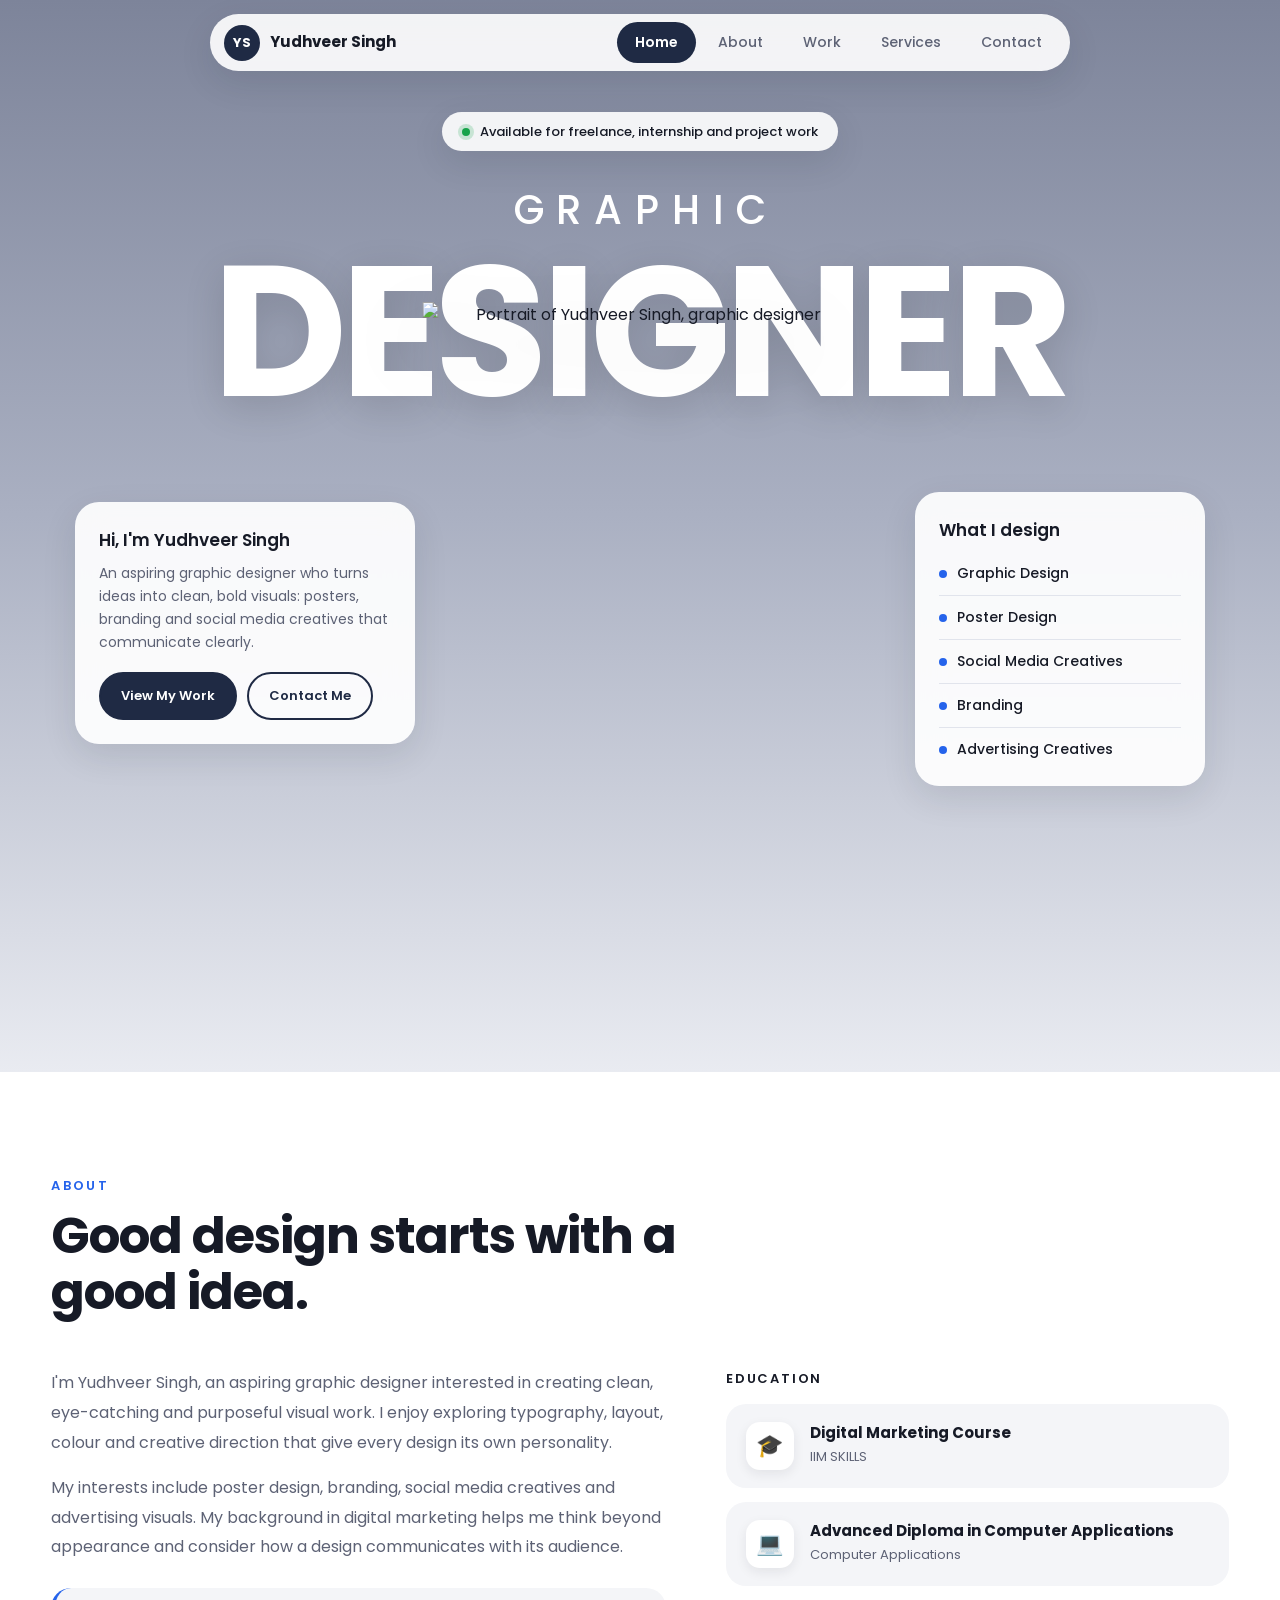
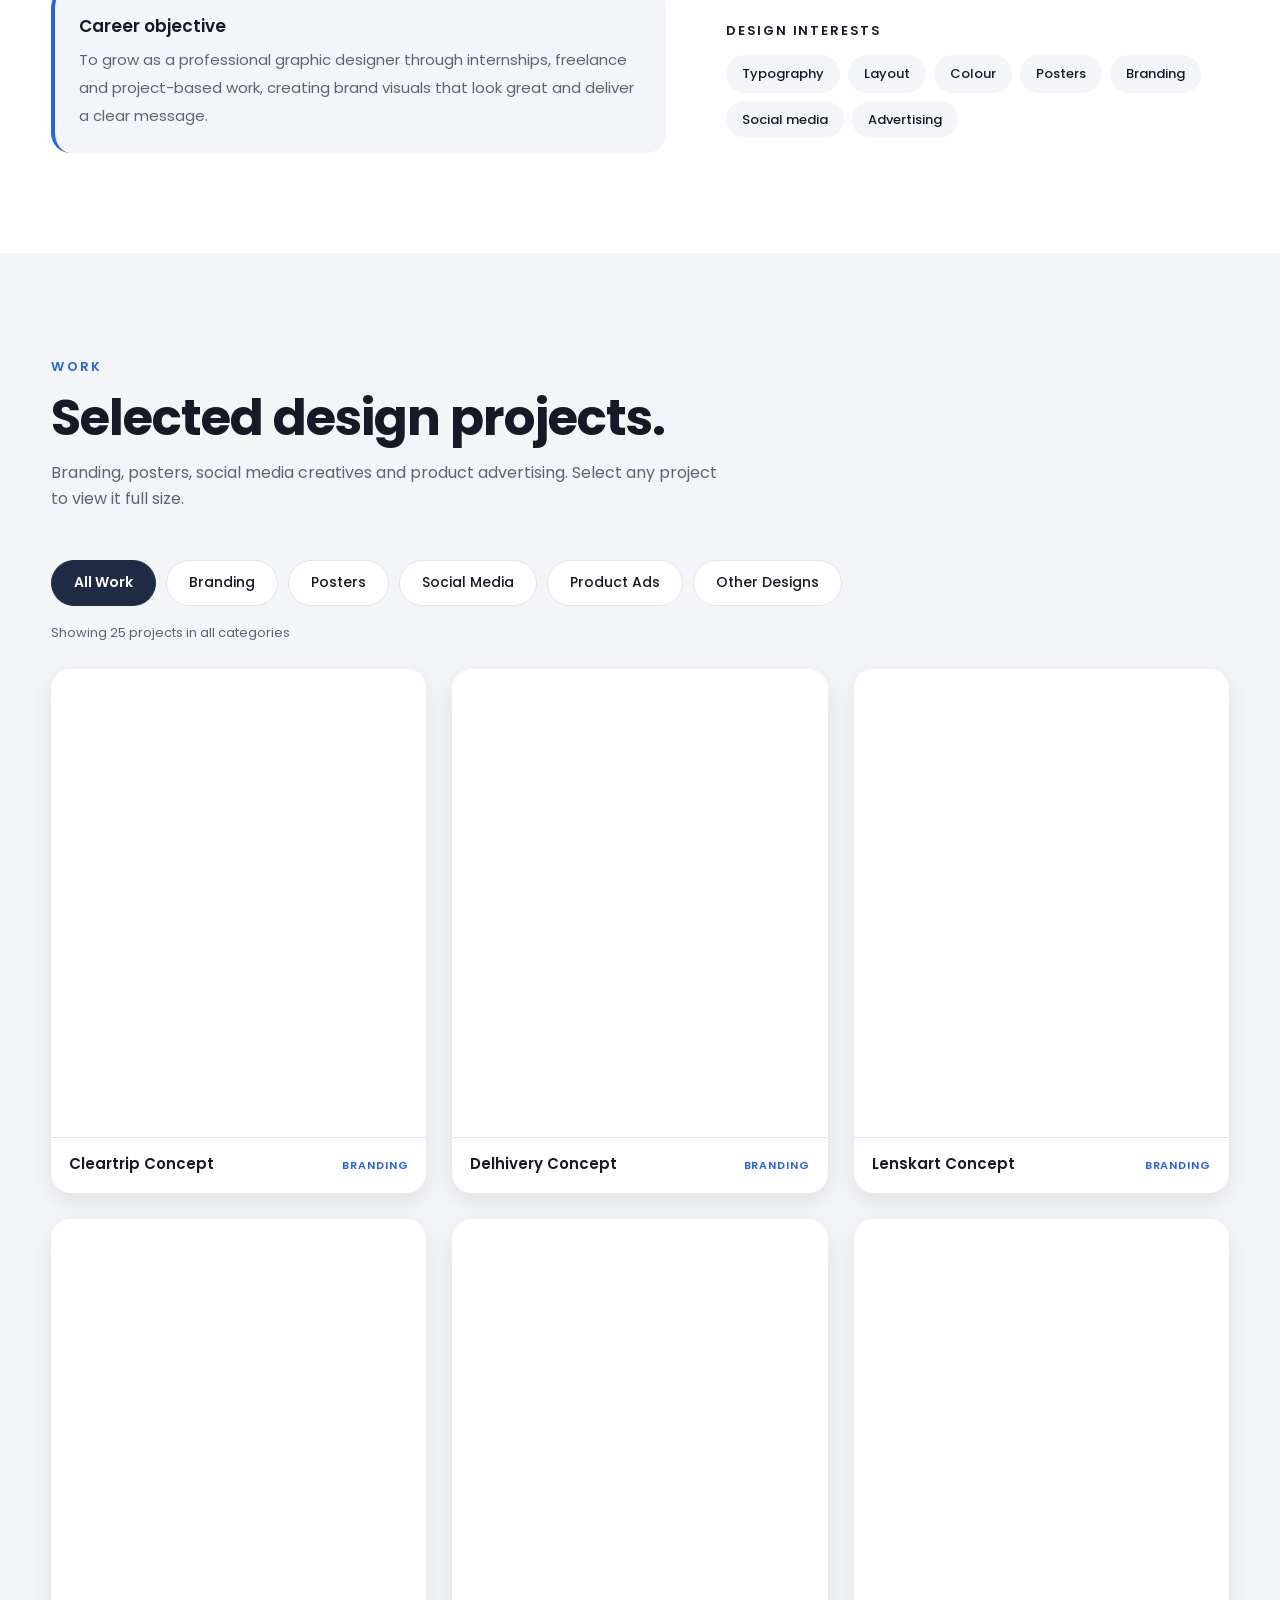
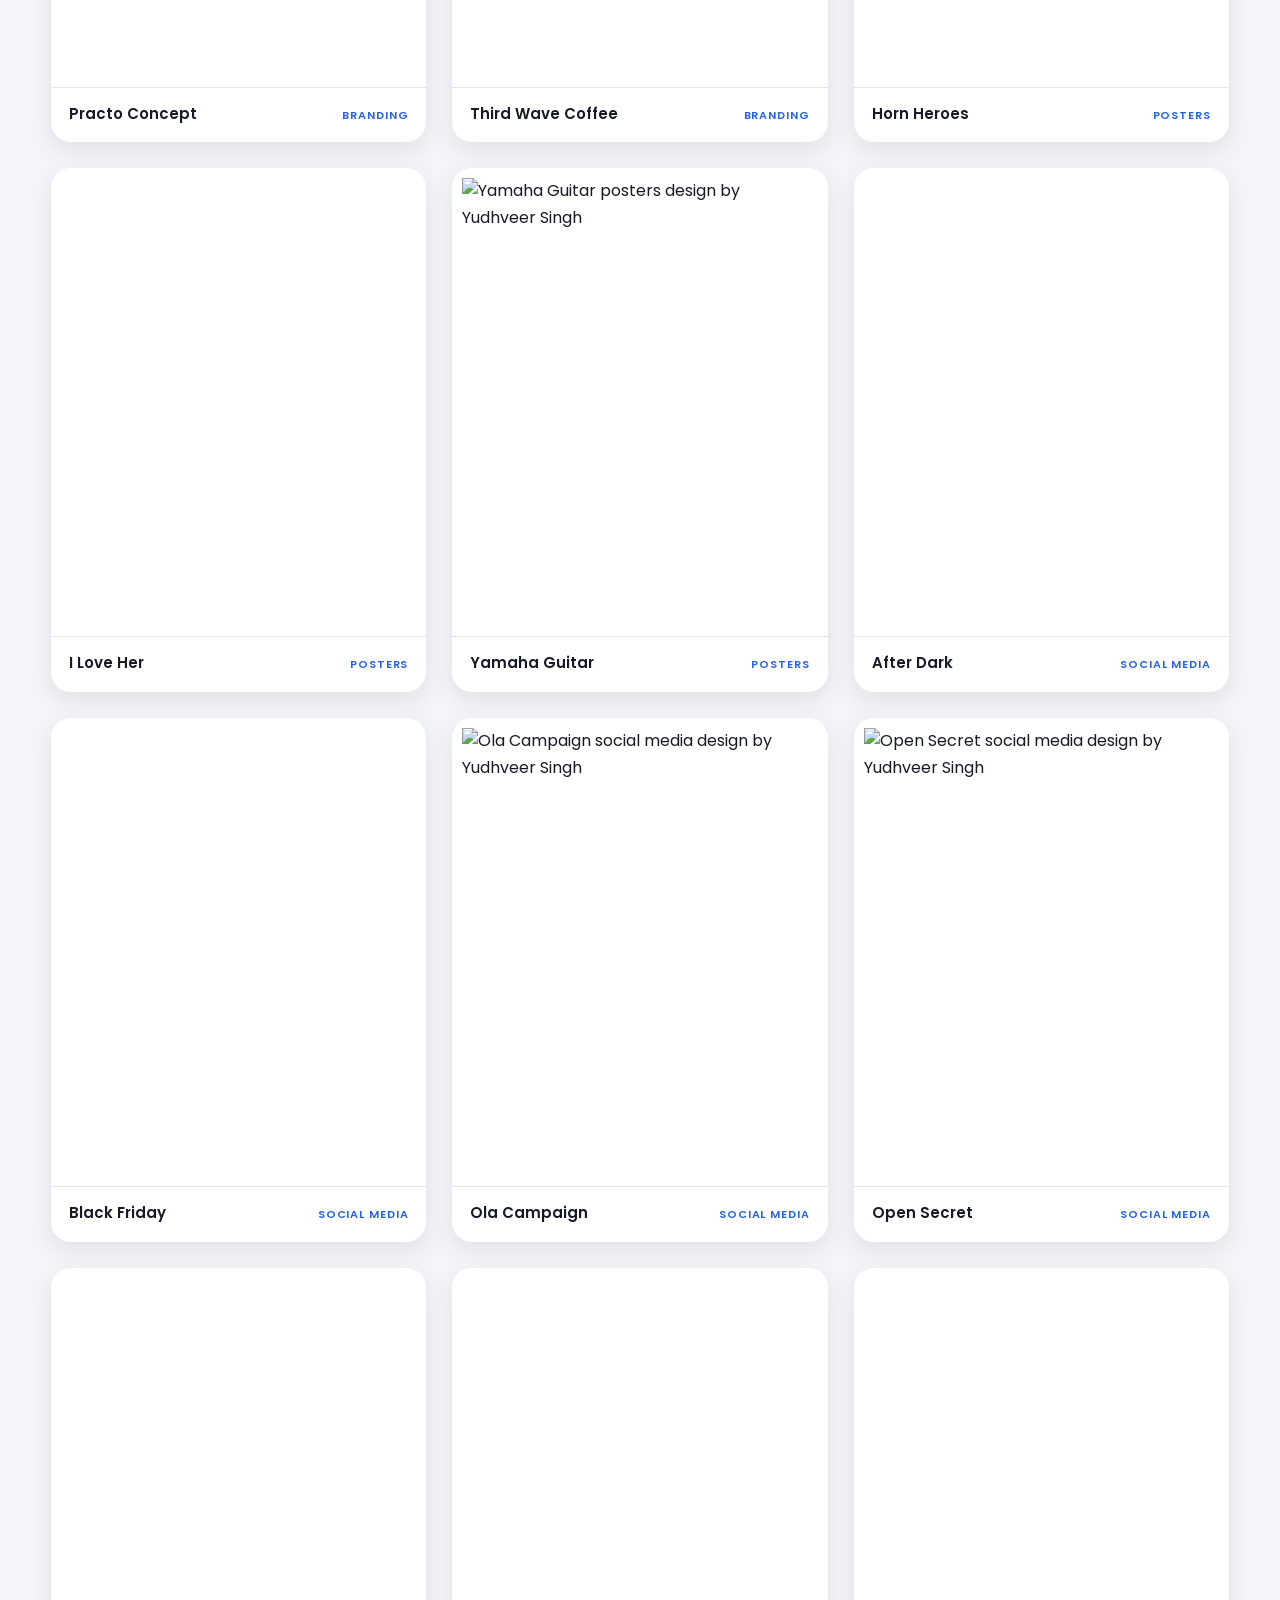
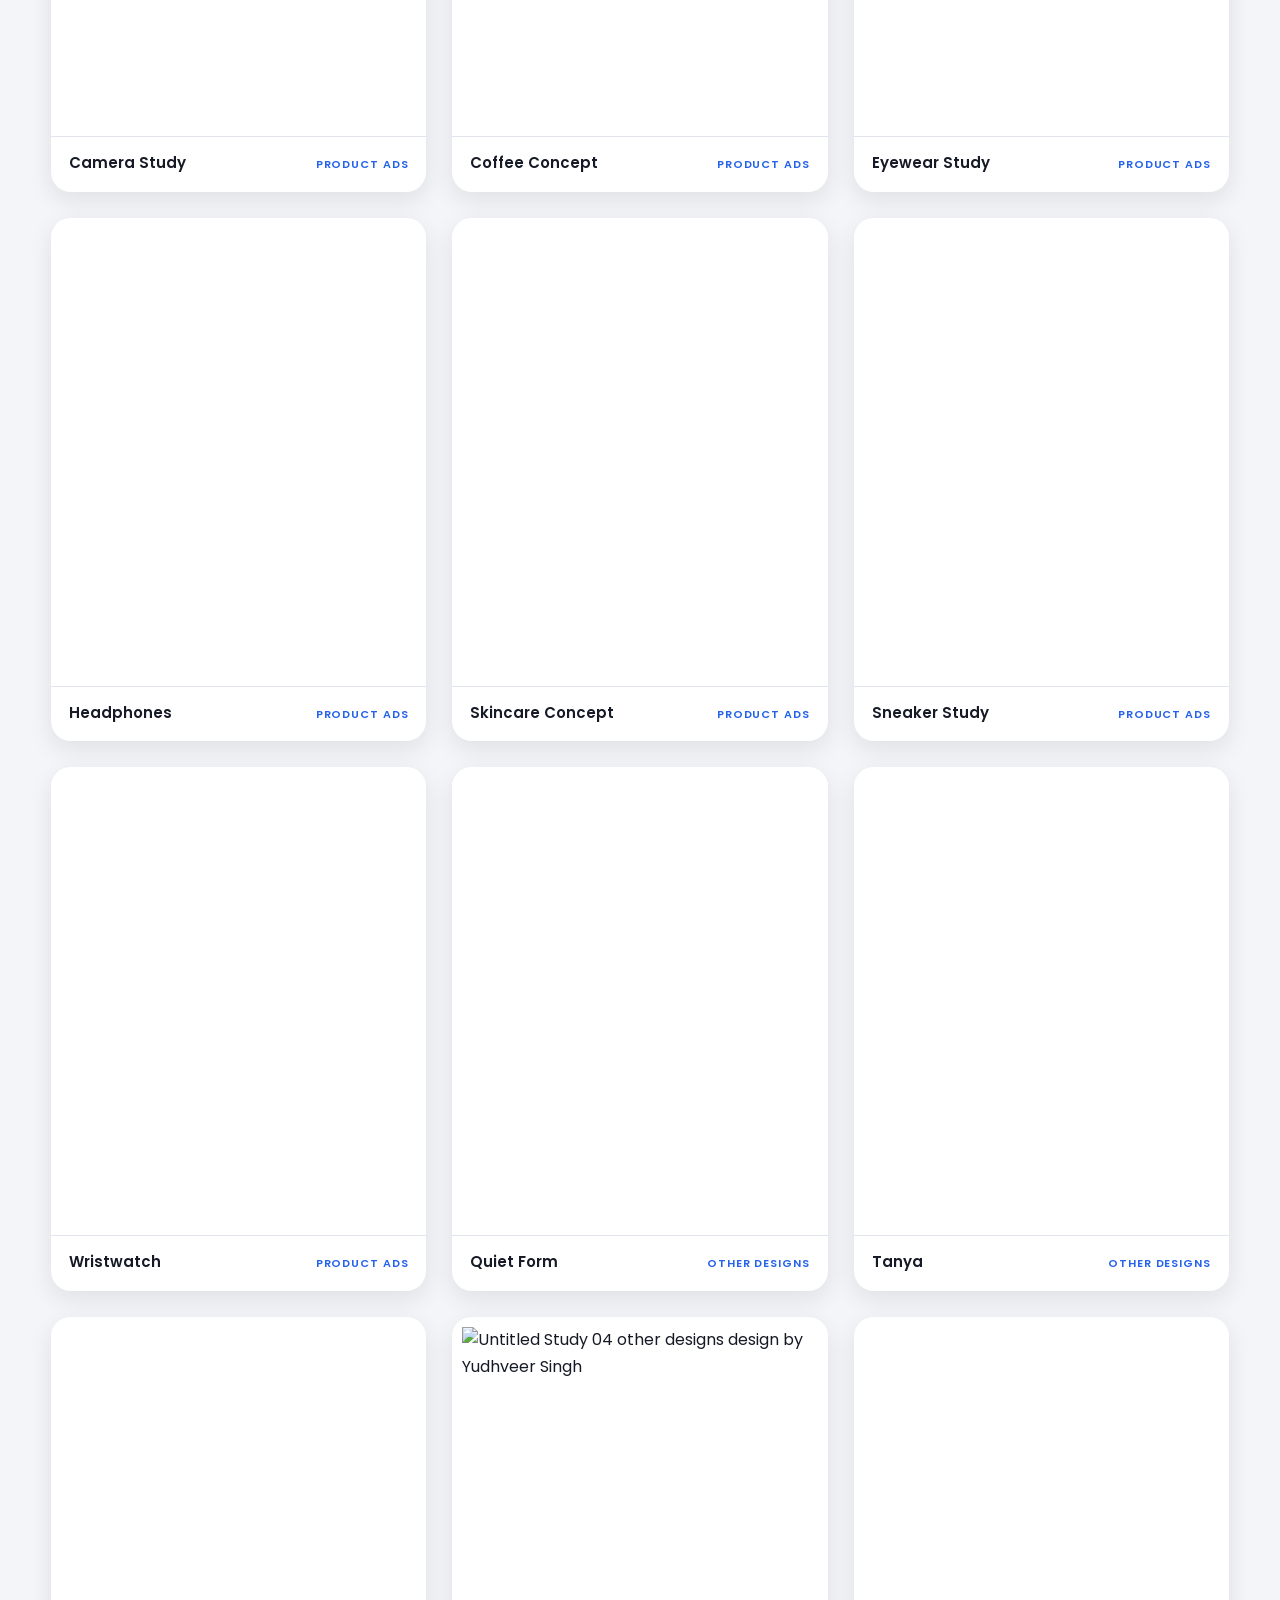
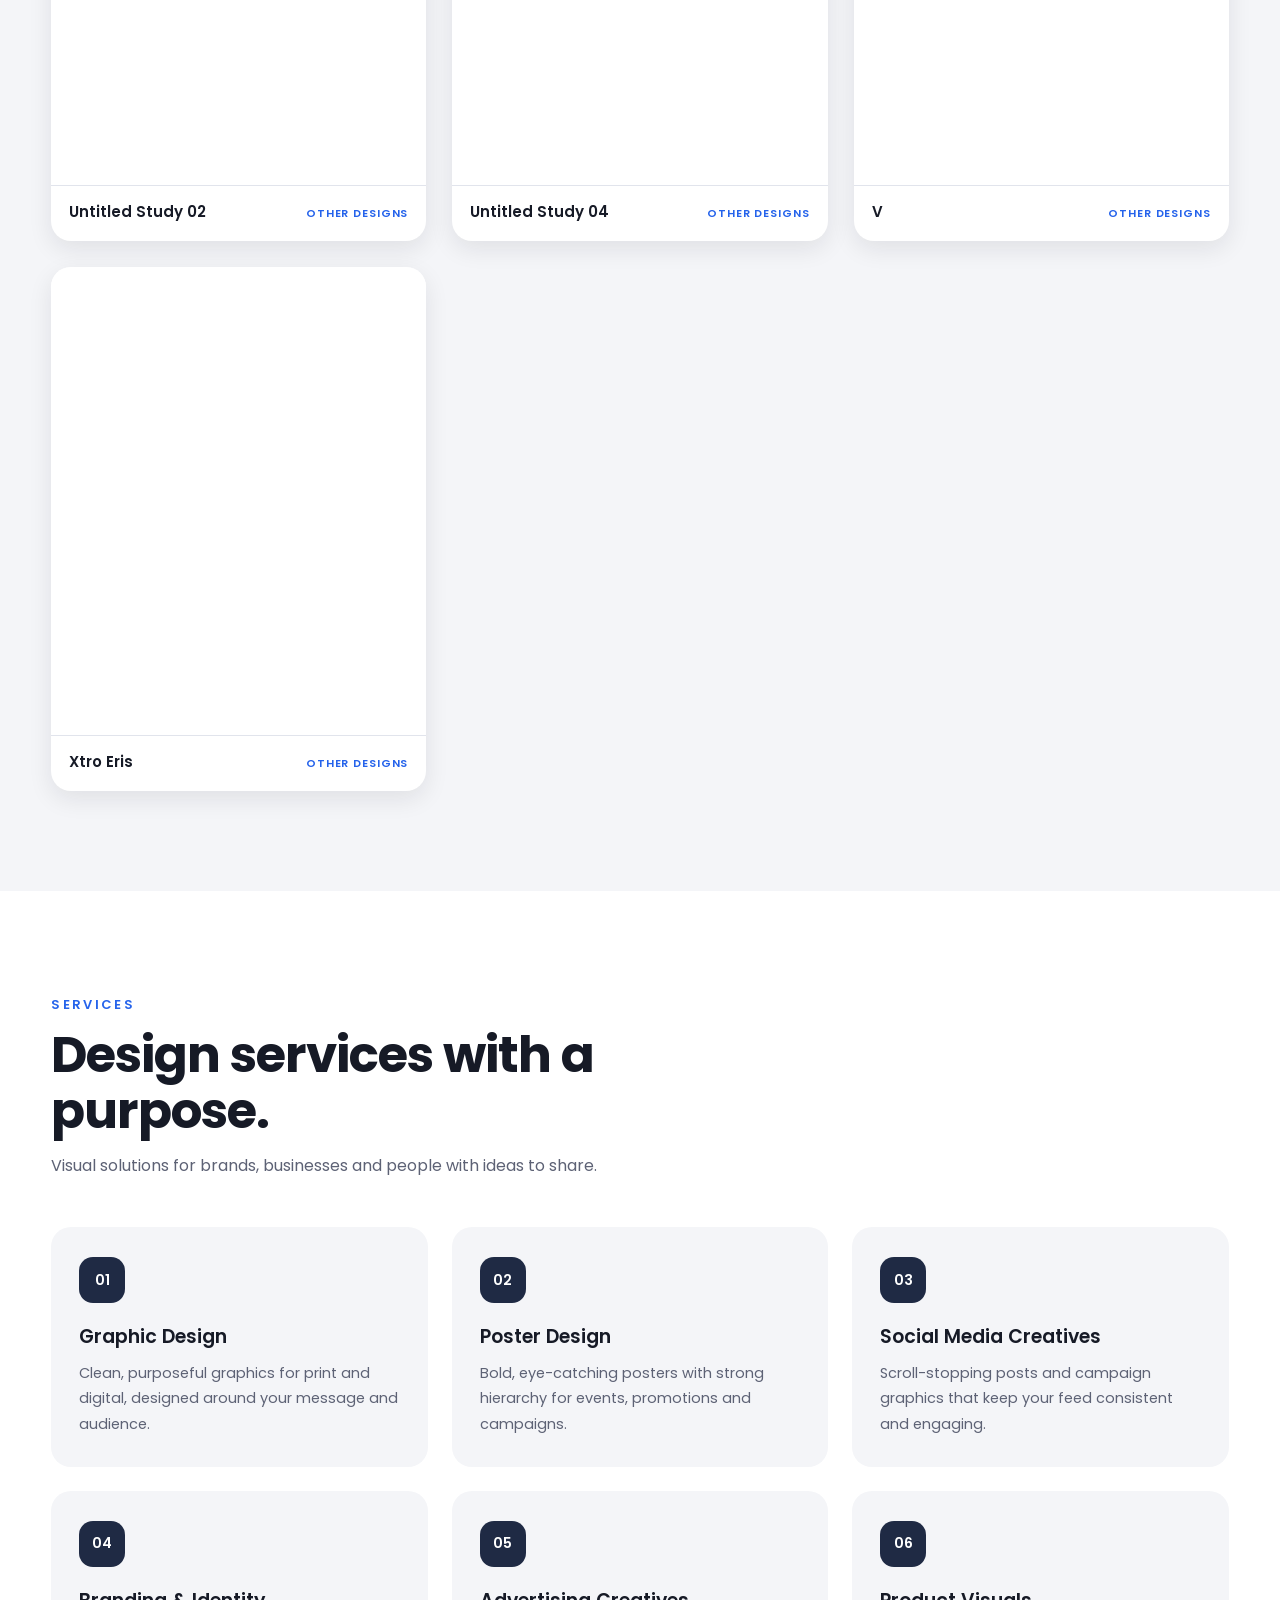
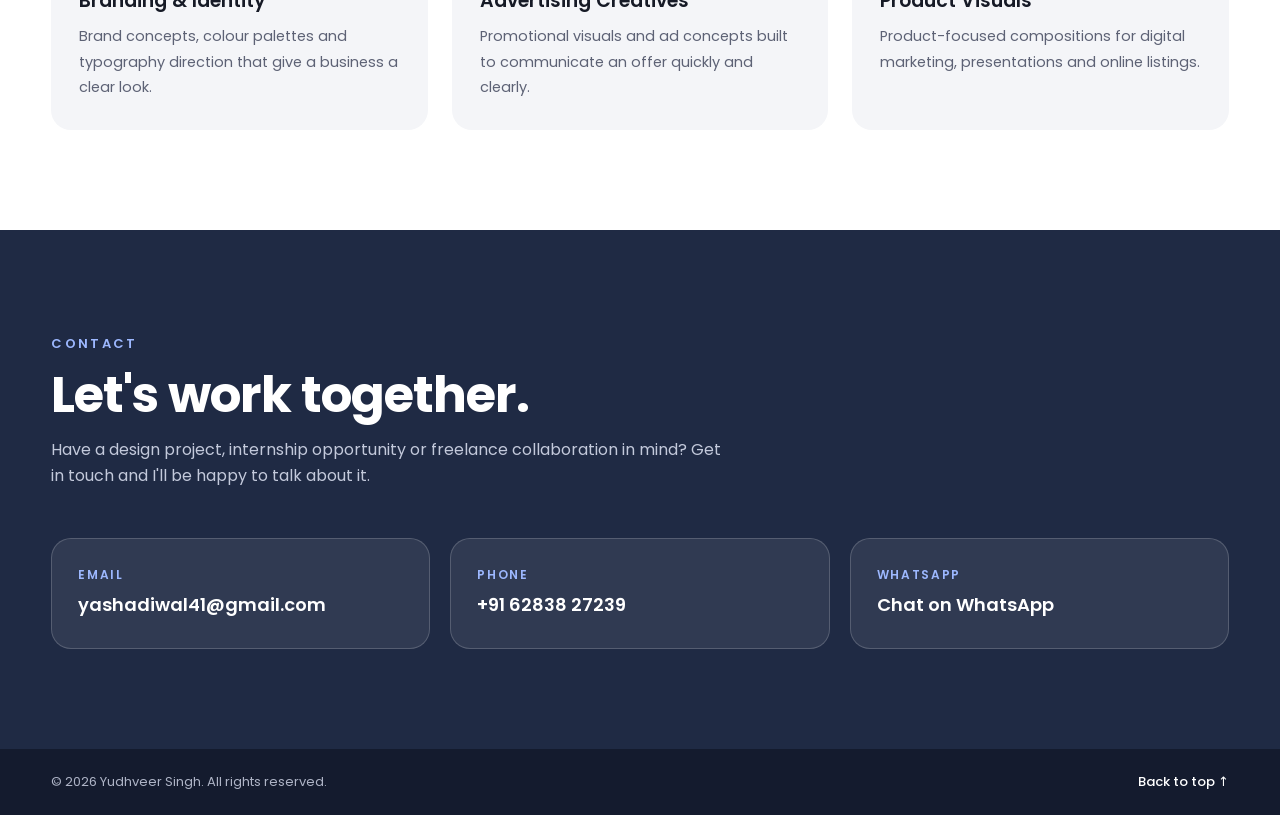
==== commit b350d304: "Add files via upload" ====
--- a/index.html
+++ b/index.html
@@ -27,7 +27,6 @@
 <link rel="preconnect" href="https://fonts.googleapis.com">
 <link rel="preconnect" href="https://fonts.gstatic.com" crossorigin>
 <link href="https://fonts.googleapis.com/css2?family=Poppins:wght@400;500;600;700&display=swap" rel="stylesheet">
-<link rel="preload" as="image" href="images/yash.png">
 <style>
 /* ==========================================================
    Yudhveer Singh | Graphic Designer Portfolio
@@ -262,7 +261,7 @@
       <p class="avail"><span class="dot" aria-hidden="true"></span>Available for freelance, internship and project work</p>
       <h1 id="hero-title"><span class="sr">Yudhveer Singh, </span><span class="kick">GRAPHIC</span><span class="title">DESIGNER</span></h1>
 
-      <div class="me"><img src="images/yash.png" alt="Portrait of Yudhveer Singh, graphic designer" width="800" height="1200" fetchpriority="high" decoding="async"></div>
+      <div class="me"><img id="heroImg" src="images/yash.png" alt="Portrait of Yudhveer Singh, graphic designer" width="800" height="1200" fetchpriority="high" decoding="async"></div>
 
       <div class="card intro">
         <p class="card-t">Hi, I'm Yudhveer Singh</p>
@@ -387,8 +386,9 @@
   /* 1. PROJECTS --------------------------------------------------
      Format: [image name, title, category]
      Put the image in the "images" folder. The name can be written
-     without an extension (jpg, jpeg, png, webp, avif are checked),
-     or with one, e.g. "cleartrip.png", to load it directly. */
+     without an extension. The loader tries many variations
+     (lowercase, Capitalised, spaces, underscores, JPG/PNG etc.)
+     so small naming mistakes still work on the live server. */
   var CATEGORIES = {
     branding: "Branding",
     poster: "Posters",
@@ -425,7 +425,7 @@
     ["xtro-eris", "Xtro Eris", "other"]
   ];
 
-  var EXTENSIONS = ["jpg", "jpeg", "png", "webp", "avif"];
+  var EXTENSIONS = ["jpg", "jpeg", "png", "webp", "avif", "JPG", "JPEG", "PNG", "WEBP", "jfif", "gif", "svg"];
 
   /* 2. WORK GRID ------------------------------------------------- */
   var grid = $("#grid");
@@ -433,24 +433,52 @@
   var items = [];
 
   function loadImage(img, holder, name) {
-    var tries = name.indexOf(".") > -1 ? [name] : EXTENSIONS.map(function (e) { return name + "." + e; });
+    var bases = [name];
+    if (name.indexOf(".") === -1) {
+      var spaced = name.replace(/-/g, " ");
+      var title = spaced.replace(/\b\w/g, function (c) { return c.toUpperCase(); });
+      bases = [
+        name,
+        name.replace(/-/g, "_"),
+        spaced,
+        title,
+        title.replace(/ /g, "-"),
+        title.replace(/ /g, "_")
+      ];
+    }
+    var tries = [];
+    bases.forEach(function (b) {
+      if (b.indexOf(".") > -1) { tries.push(b); }
+      else { EXTENSIONS.forEach(function (e) { tries.push(b + "." + e); }); }
+    });
     var i = 0;
     function next() {
       if (i >= tries.length) {
         img.remove();
         var ph = document.createElement("span");
         ph.className = "ph";
-        ph.textContent = "Image not found: images/" + name + ".jpg / .png / .webp";
+        ph.textContent = "Image not found: images/" + name;
         holder.appendChild(ph);
         holder.parentNode.setAttribute("data-missing", "true");
         if (window.console) { console.warn("Portfolio: no image found for 'images/" + name + "'"); }
         return;
       }
-      img.src = "images/" + tries[i++];
+      img.src = "images/" + encodeURI(tries[i++]);
     }
     img.addEventListener("error", next);
     next();
   }
+
+  /* Hero photo: try other common names if yash.png is not found */
+  (function () {
+    var hero = $("#heroImg");
+    if (!hero) { return; }
+    var alt = ["images/Yash.png", "images/yash.jpg", "images/yash.jpeg", "images/yash.webp", "images/Yash.jpg", "images/Yash.jpeg", "images/yash.PNG", "images/yash.JPG"];
+    var n = 0;
+    hero.addEventListener("error", function () {
+      if (n < alt.length) { hero.src = alt[n++]; }
+    });
+  })();
 
   PROJECTS.forEach(function (p) {
     var li = document.createElement("li");
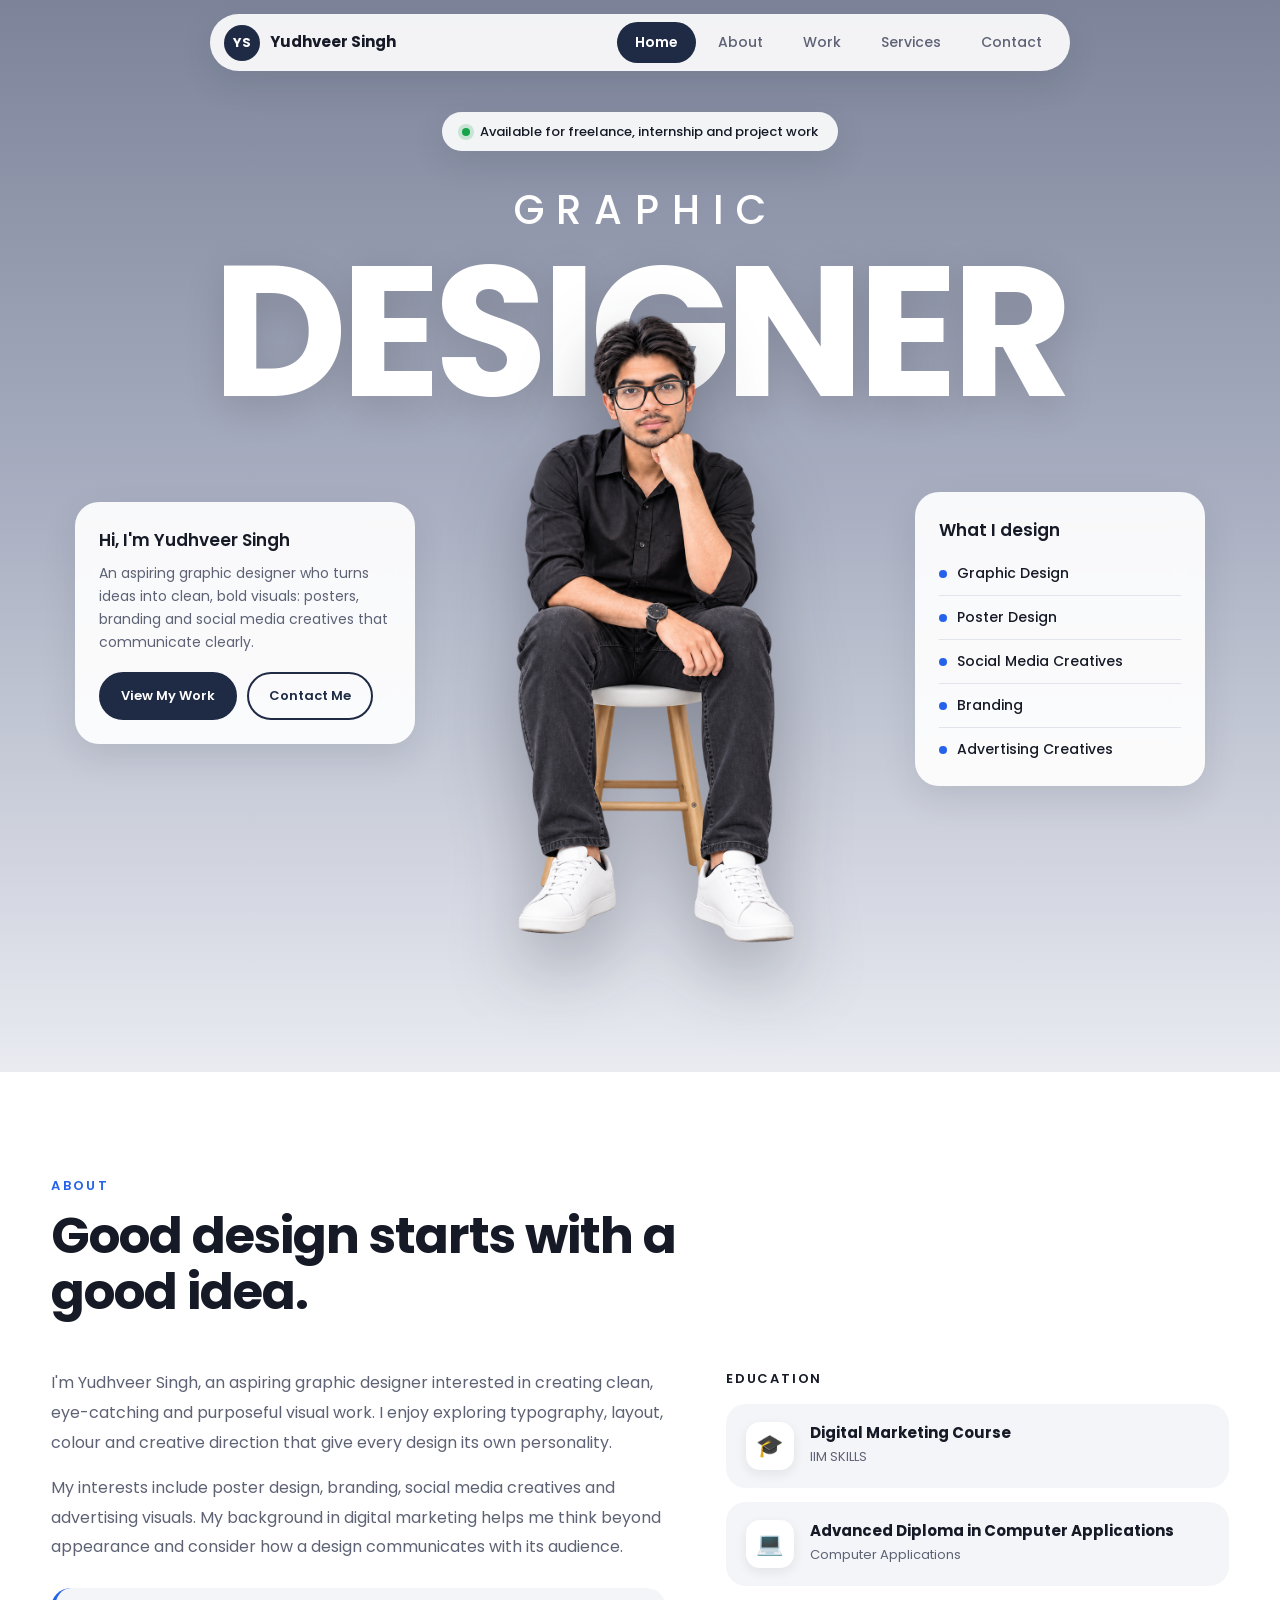
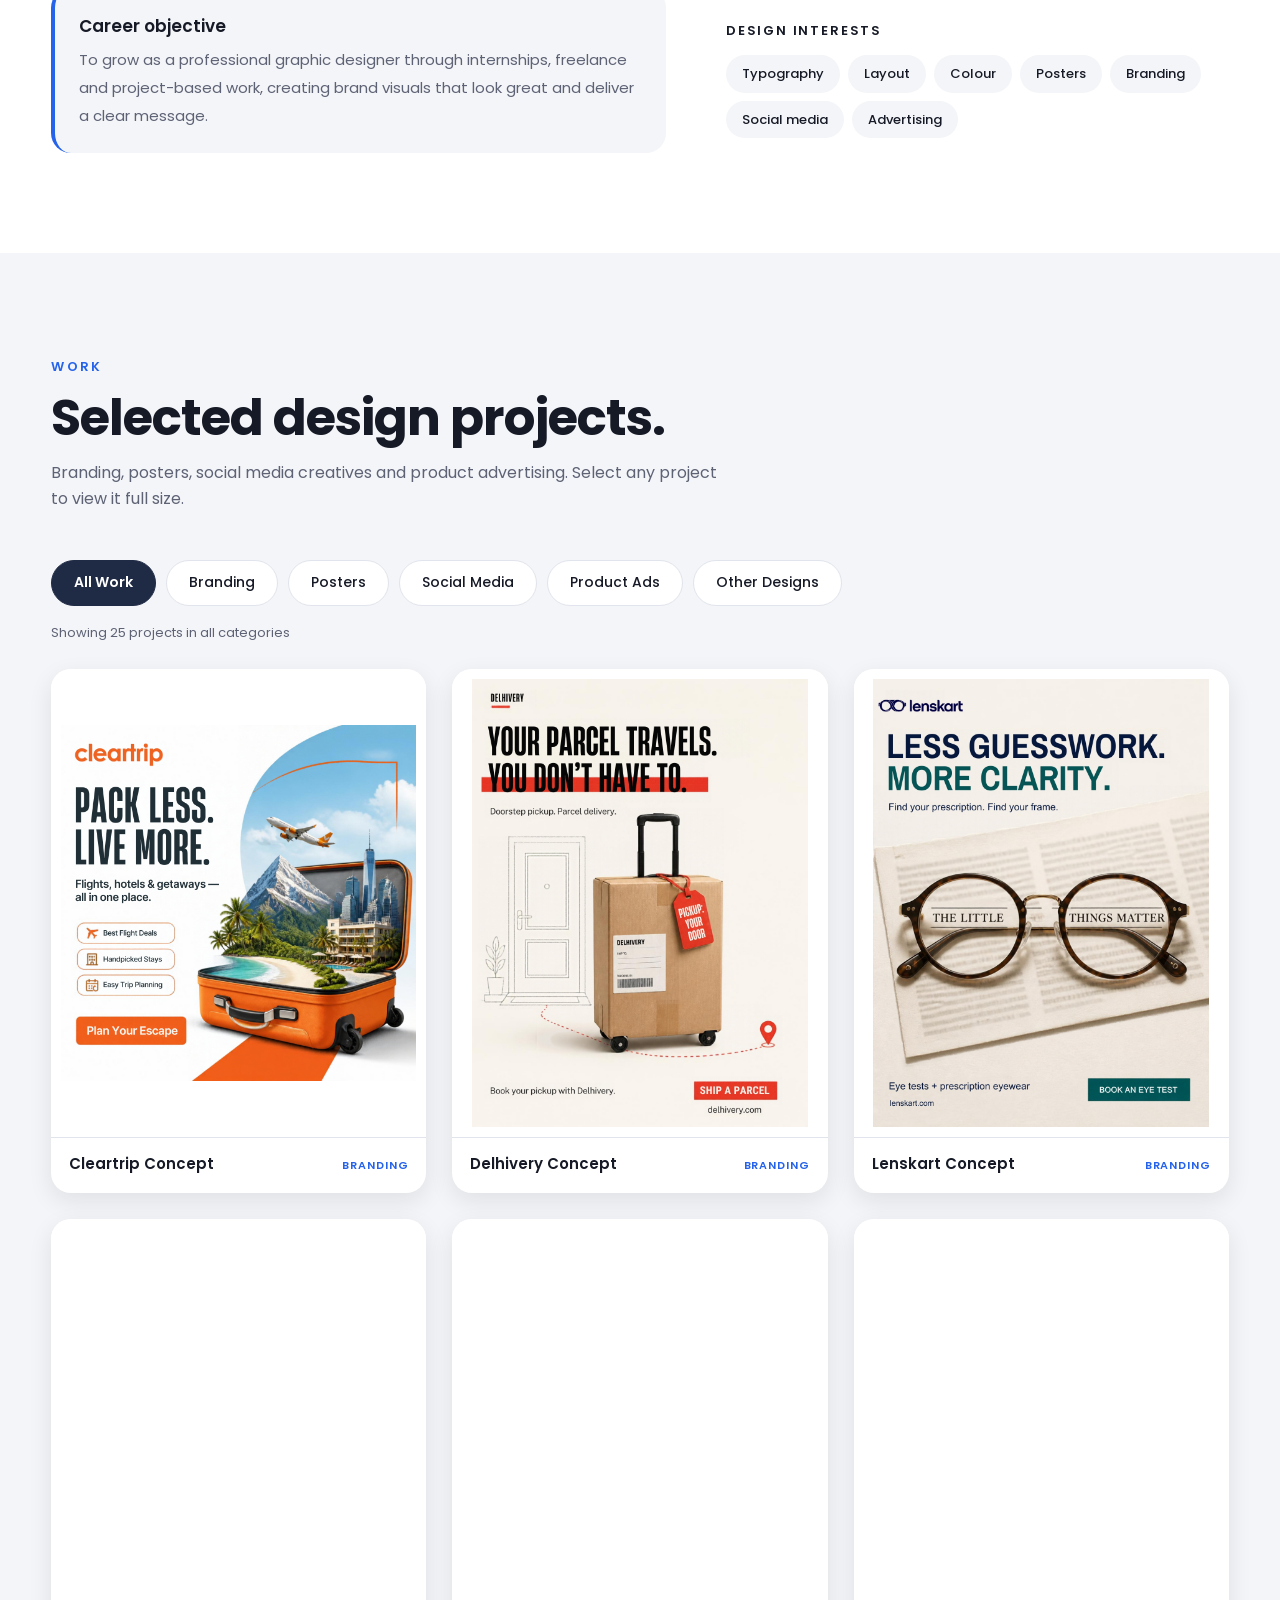
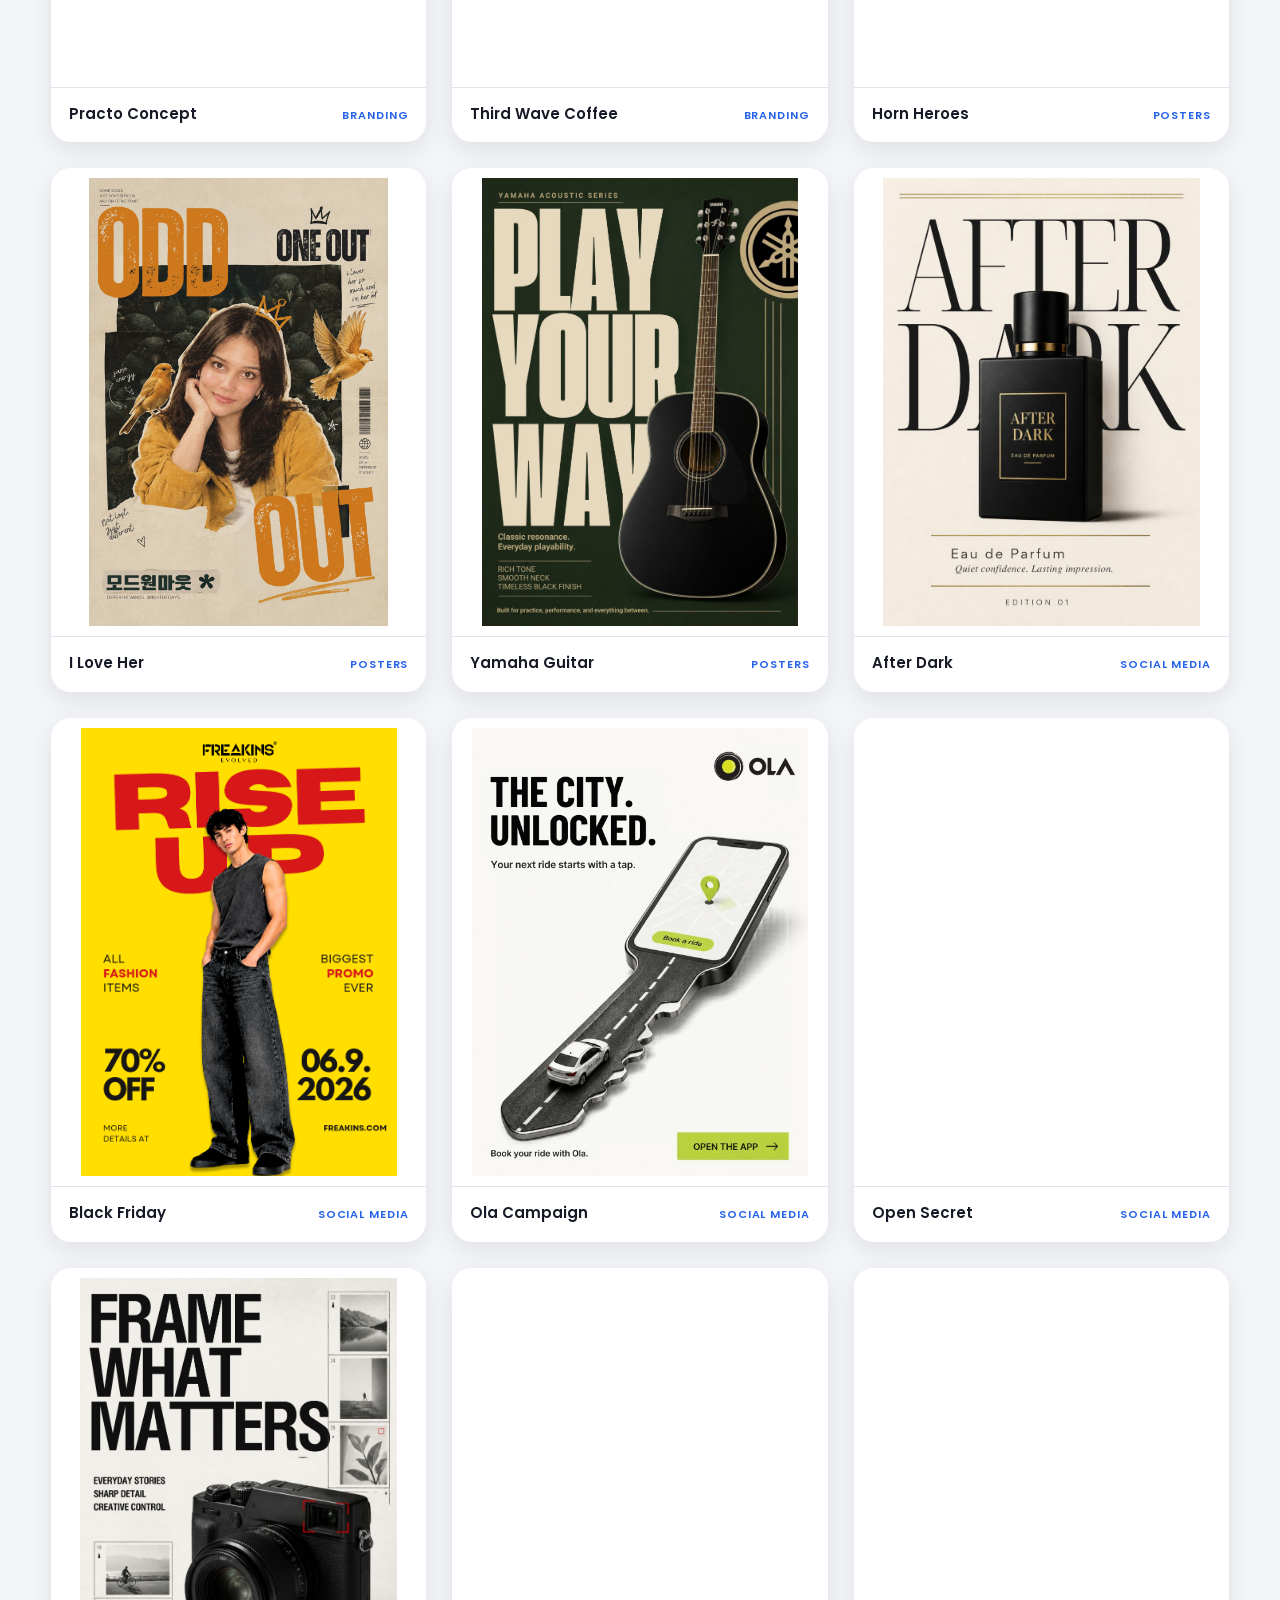
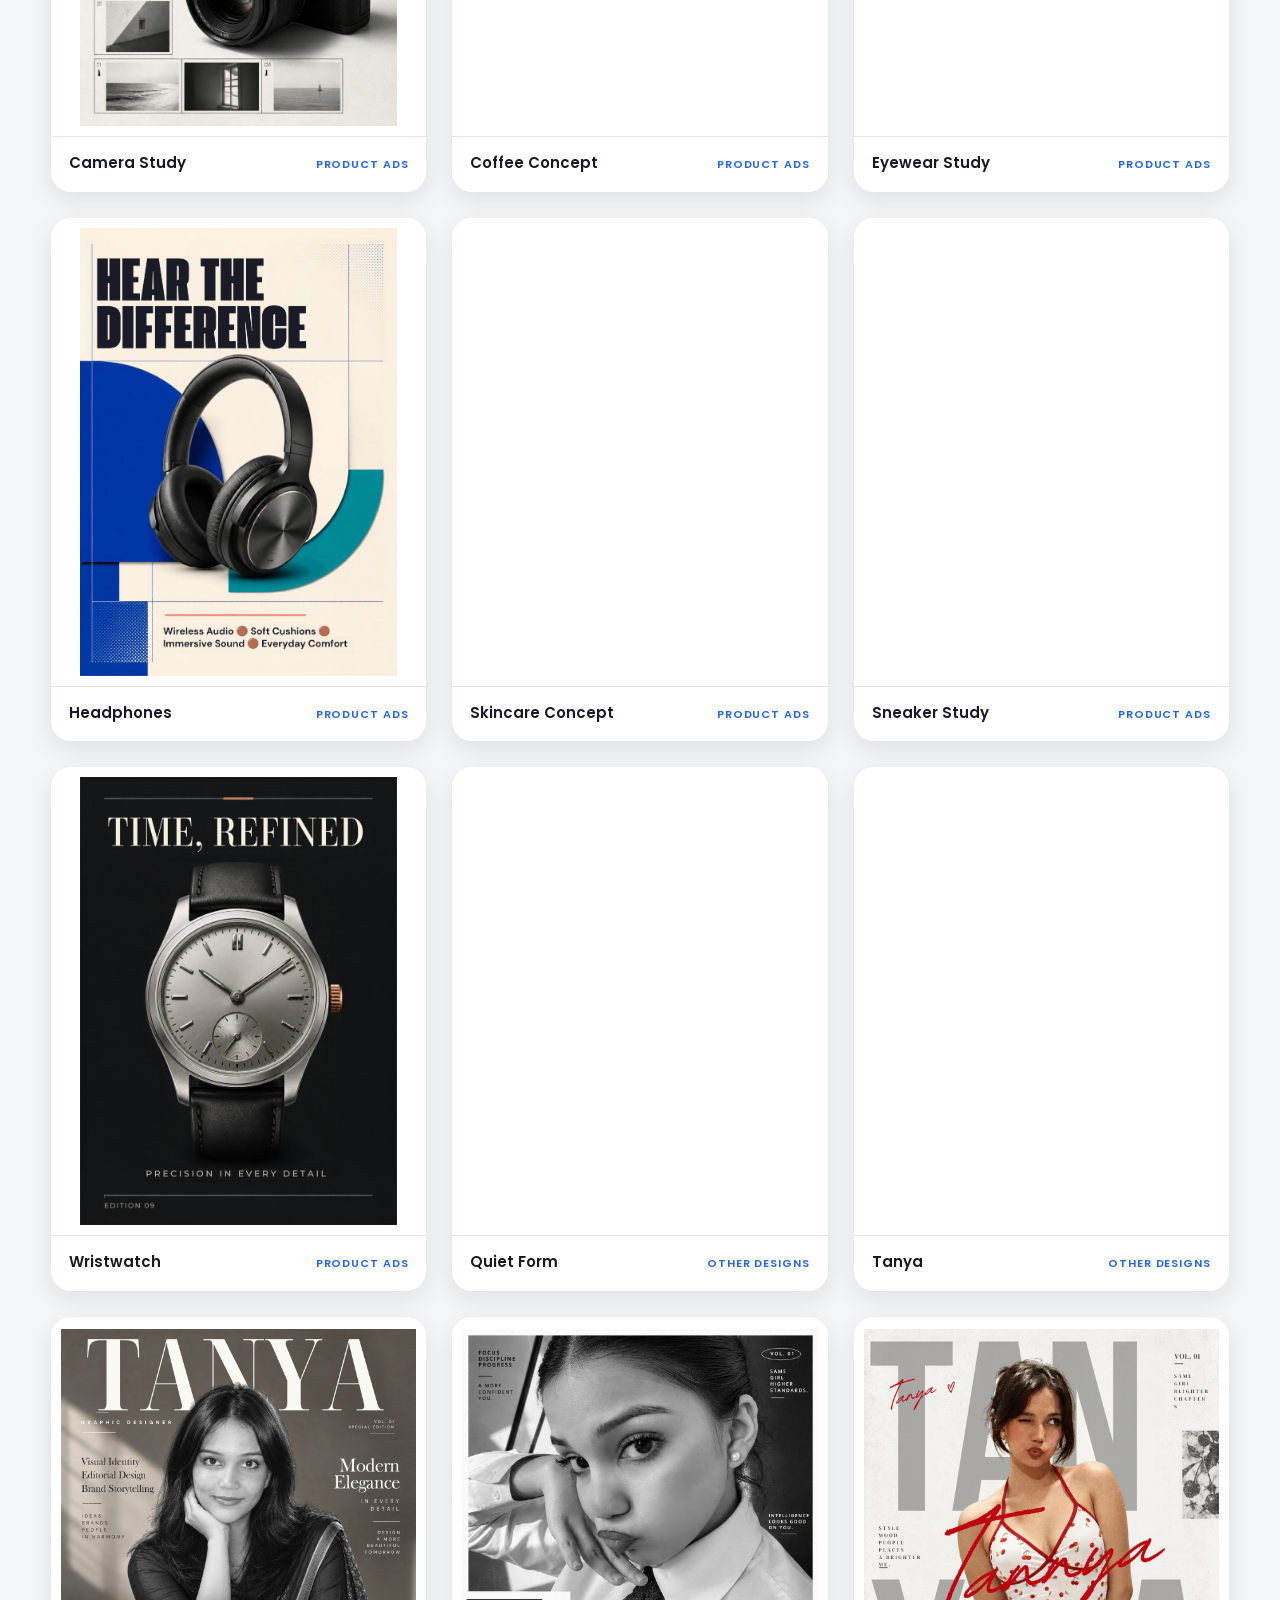
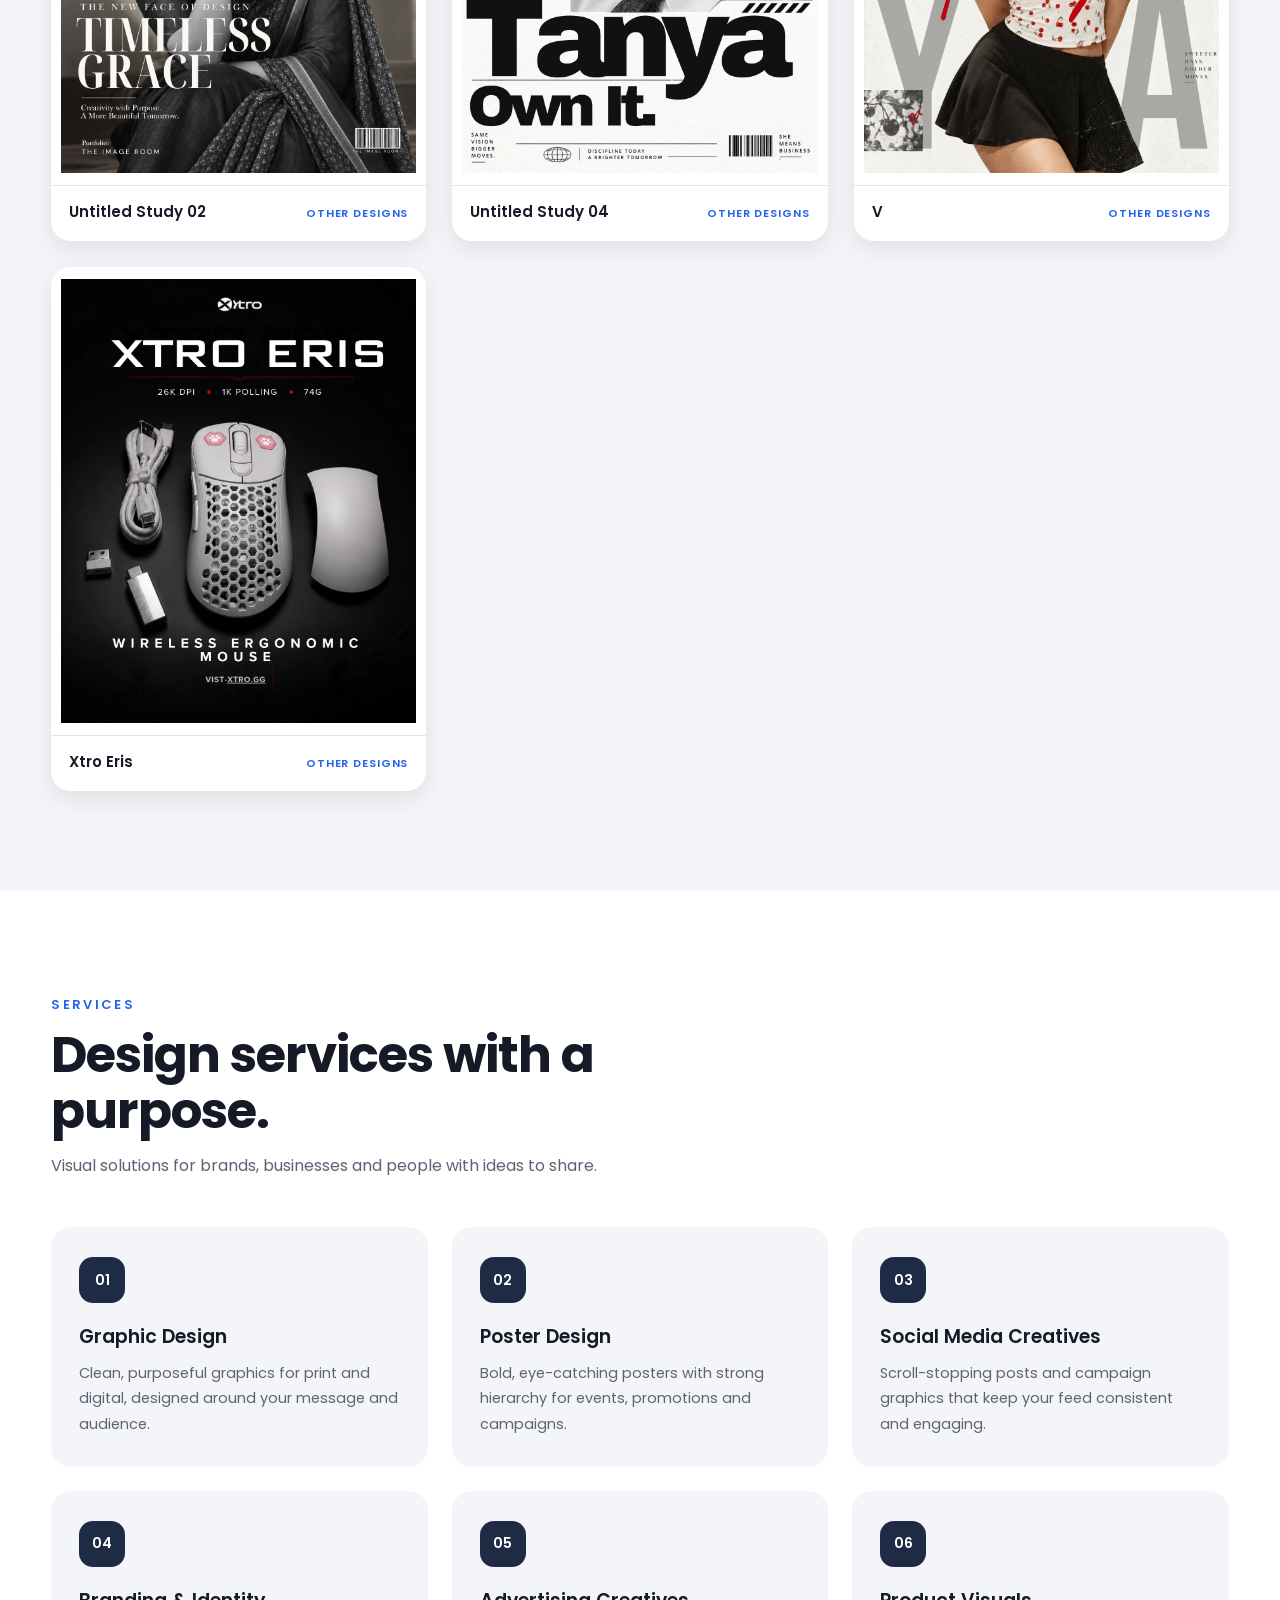
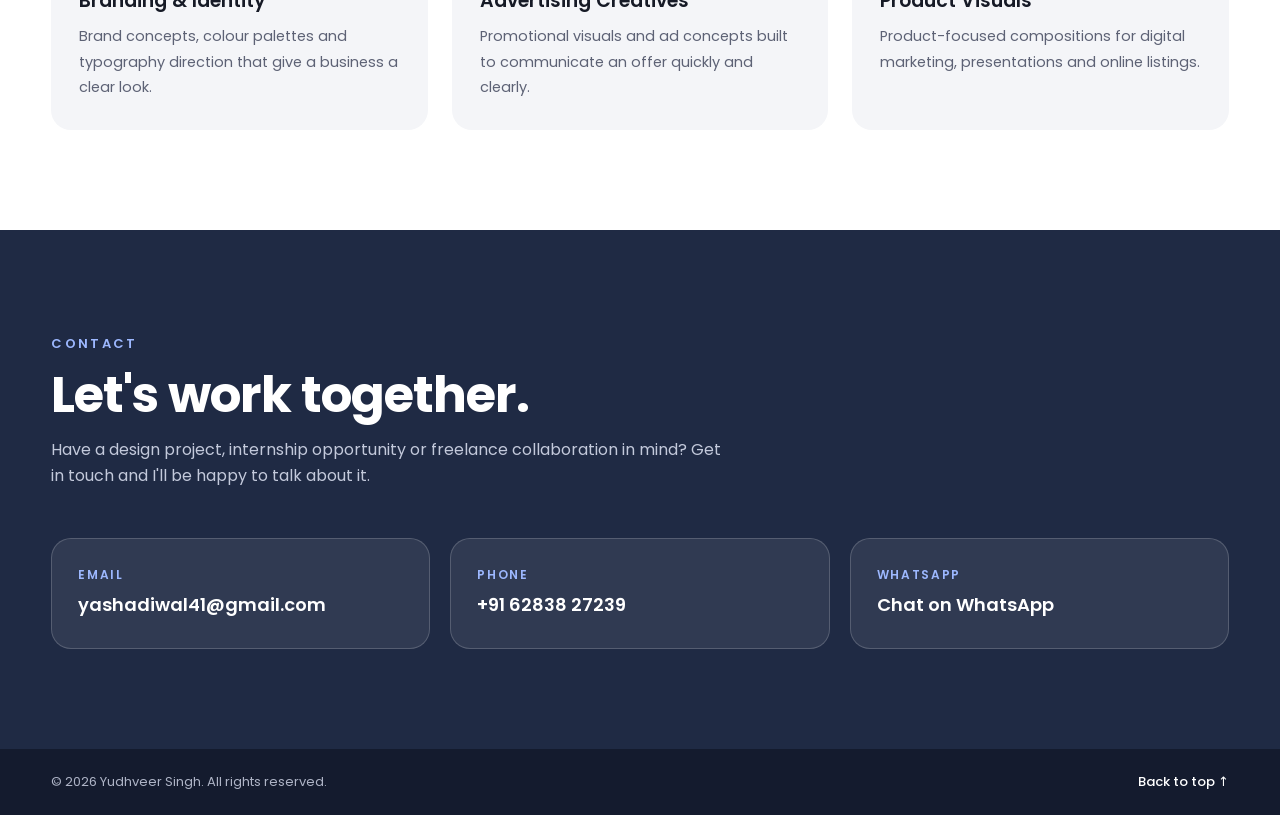
==== commit 65c0c502: "Update print statement from 'Hello' to 'Goodbye'" ====
--- a/index.html
+++ b/index.html
@@ -3,24 +3,27 @@
 <head>
 <meta charset="UTF-8">
 <meta name="viewport" content="width=device-width, initial-scale=1">
-<title>Yudhveer Singh | Freelance Graphic Designer Portfolio</title>
-<meta name="description" content="Portfolio of Yudhveer Singh, a freelance graphic designer creating poster designs, branding, social media creatives and advertising visuals. Open to internships and project work.">
+
+<title>Yudhveer Singh | Graphic Designer & Poster Design Portfolio</title>
+<meta name="description" content="Explore Yudhveer Singh's graphic design portfolio featuring poster designs, branding, social media creatives and advertising visuals. Available for freelance projects and internships.">
 <meta name="author" content="Yudhveer Singh">
 <meta name="robots" content="index, follow">
 <meta name="theme-color" content="#1f2a44">
 
 <!-- After deployment: replace YOUR-DOMAIN with your real website address, then remove the comment markers. -->
-<!-- <link rel="canonical" href="https://YOUR-DOMAIN/"> -->
+<link rel="canonical" href="https://yashadiwal41-sys.github.io/yashportfolio/">
 
 <!-- Open Graph / social sharing -->
+
 <meta property="og:type" content="website">
-<meta property="og:title" content="Yudhveer Singh | Freelance Graphic Designer Portfolio">
-<meta property="og:description" content="Poster design, branding and social media creatives by Yudhveer Singh. Open to internships, freelance and project work.">
+<meta property="og:title" content="Yudhveer Singh | Graphic Designer Portfolio">
+<meta property="og:description" content="Explore poster designs, branding, social media creatives and advertising visuals by Yudhveer Singh.">
+<meta property="og:url" content="https://yashadiwal41-sys.github.io/yashportfolio/">
 <meta property="og:locale" content="en_IN">
-<!-- After deployment, add a preview image (absolute URL, ideally 1200x630):
-<meta property="og:image" content="https://YOUR-DOMAIN/images/social-preview.jpg">
-<meta property="og:url" content="https://YOUR-DOMAIN/"> -->
+
 <meta name="twitter:card" content="summary">
+<meta name="twitter:title" content="Yudhveer Singh | Graphic Designer Portfolio">
+<meta name="twitter:description" content="Poster designs, branding and social media creatives by Yudhveer Singh.">
 
 <link rel="icon" href="data:image/svg+xml,%3Csvg xmlns='http://www.w3.org/2000/svg' viewBox='0 0 64 64'%3E%3Crect width='64' height='64' rx='16' fill='%231f2a44'/%3E%3Ctext x='32' y='42' font-family='Arial,sans-serif' font-size='28' font-weight='700' text-anchor='middle' fill='%23ffffff'%3EYS%3C/text%3E%3C/svg%3E">
 
@@ -646,4 +649,4 @@
 })();
 </script>
 </body>
-</html>+</html>
